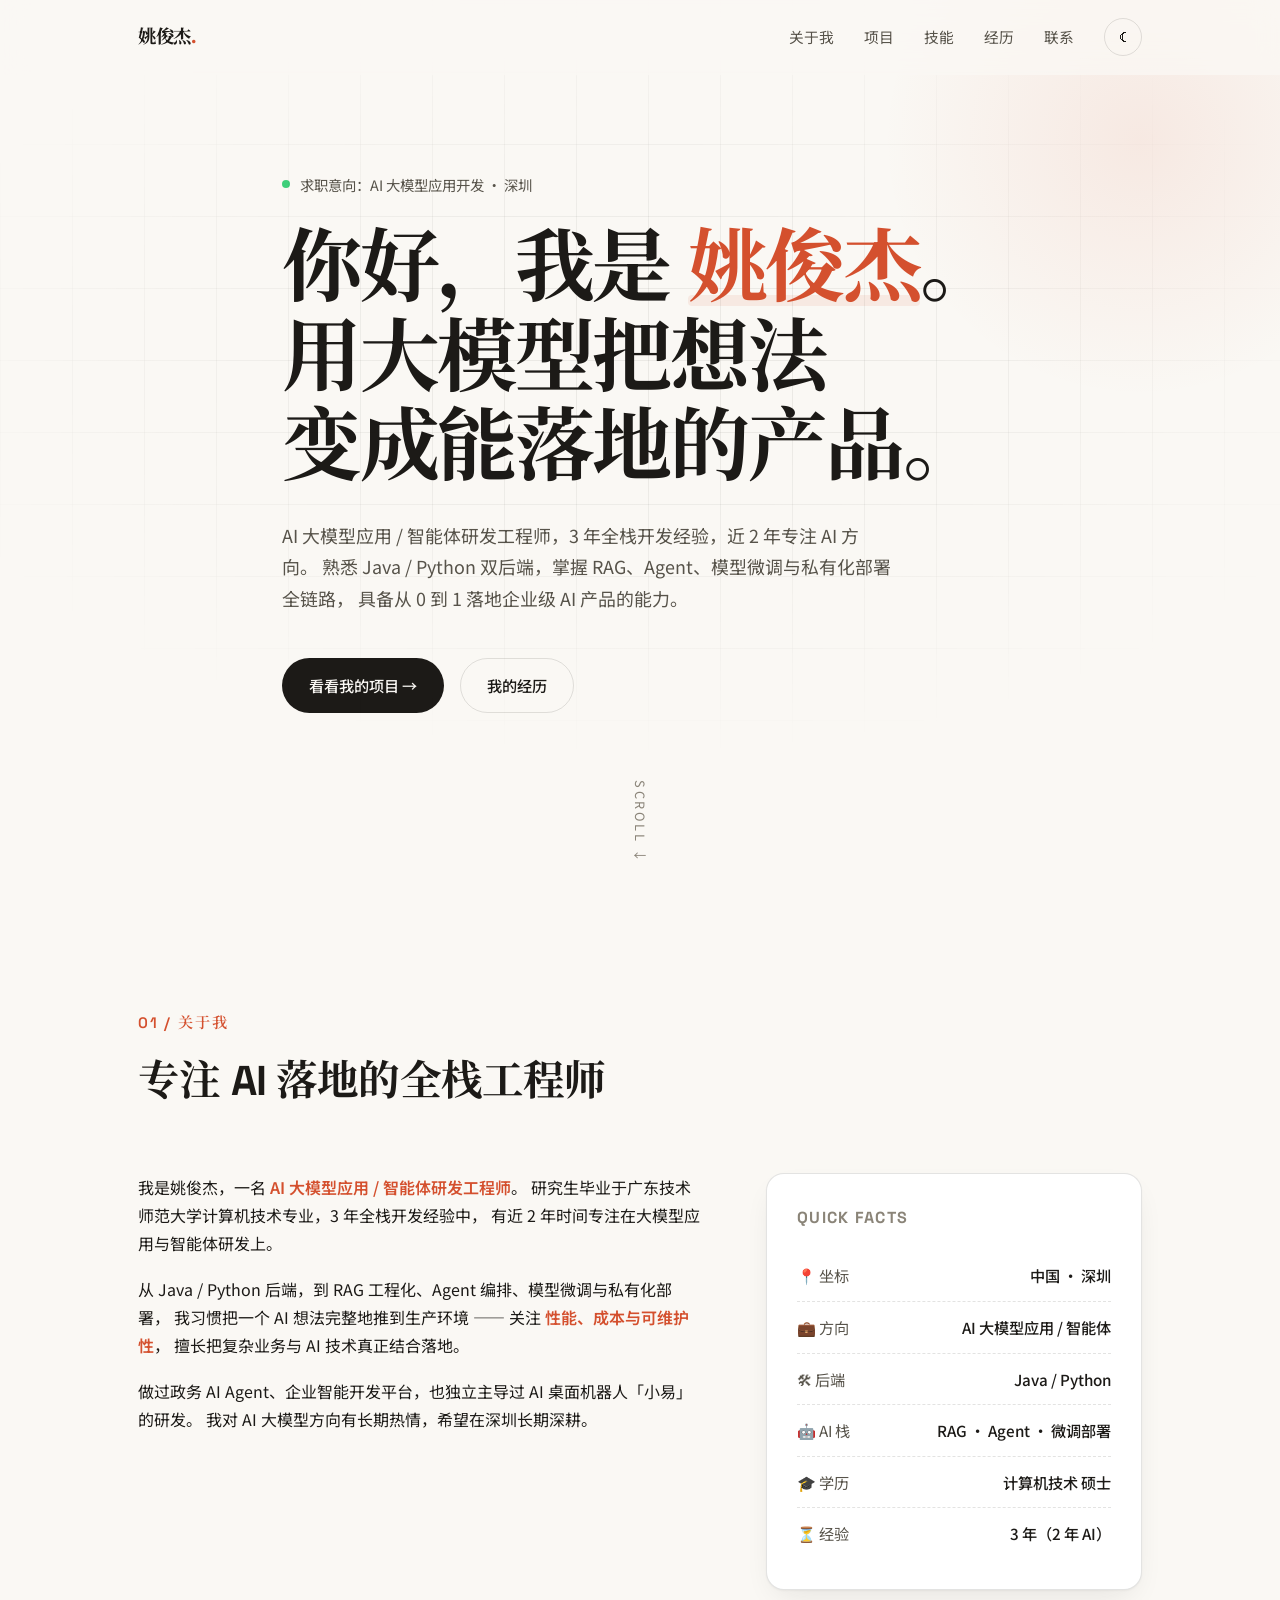
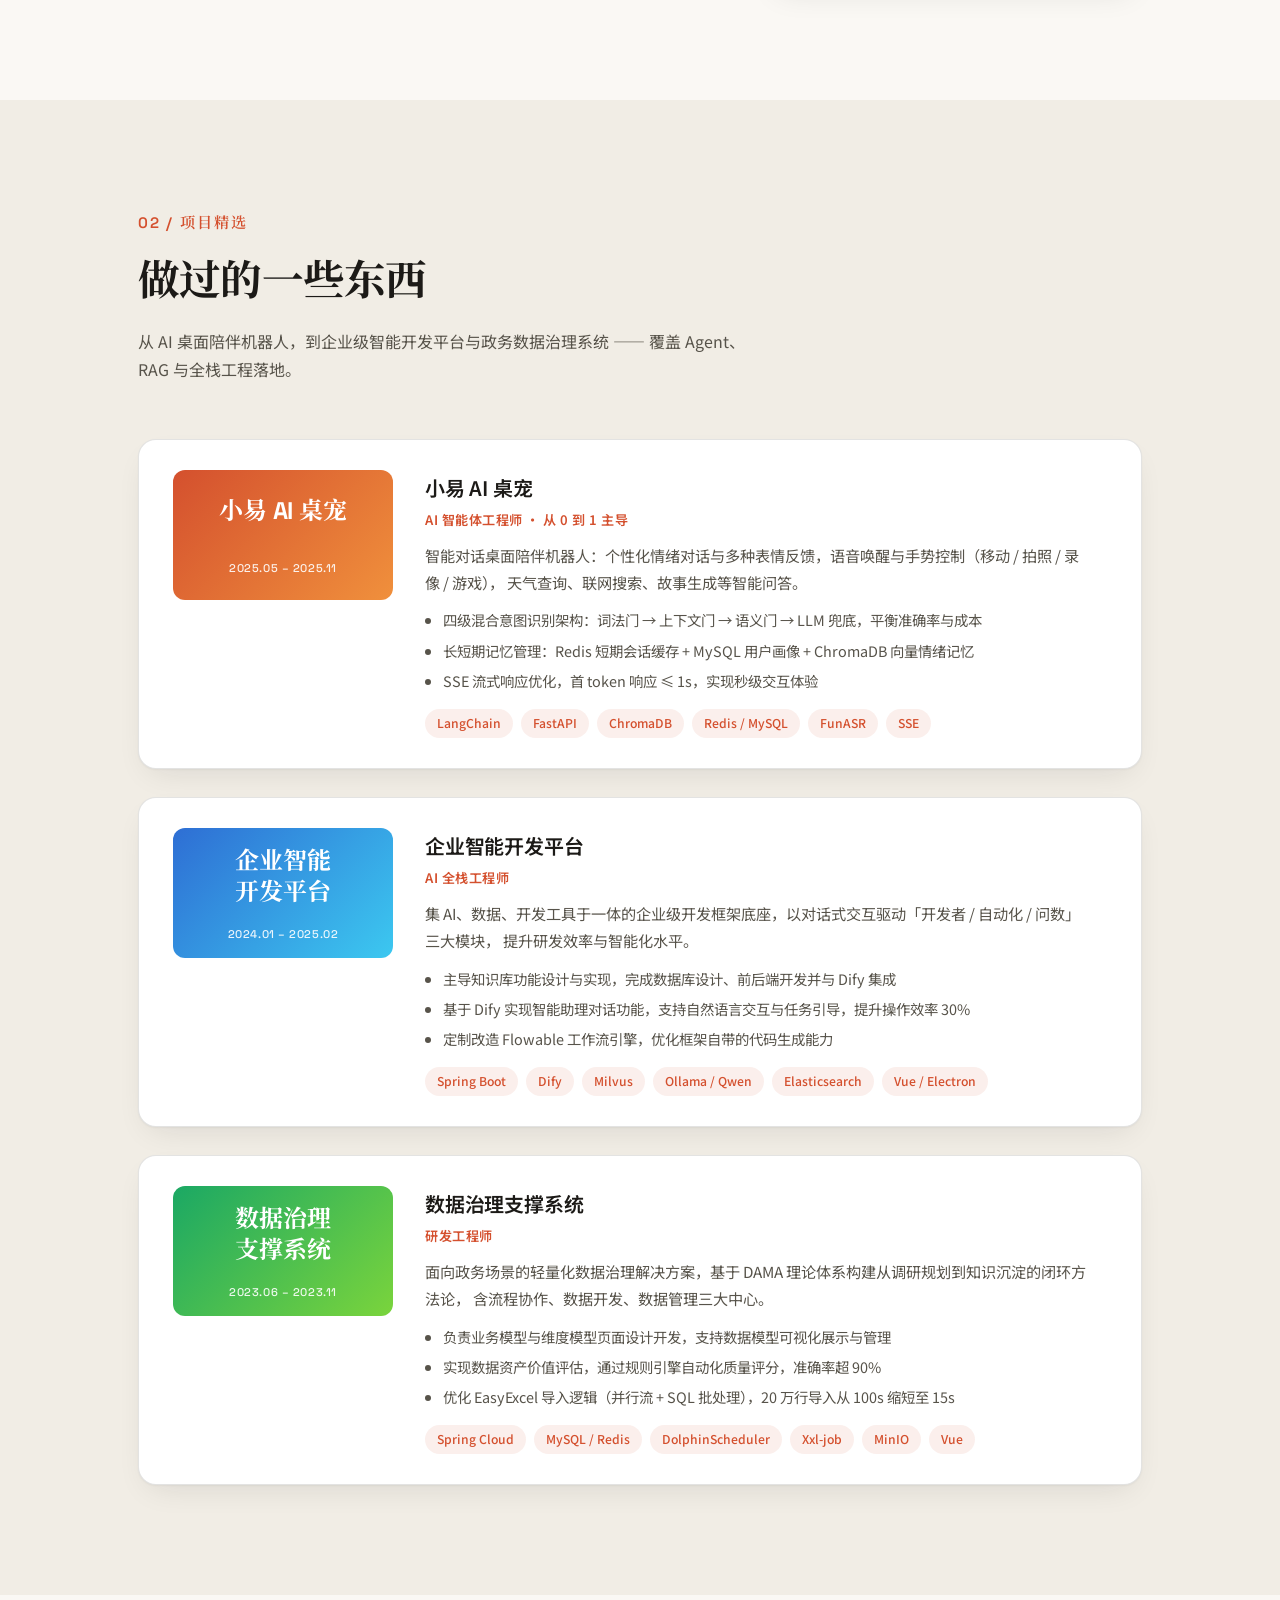
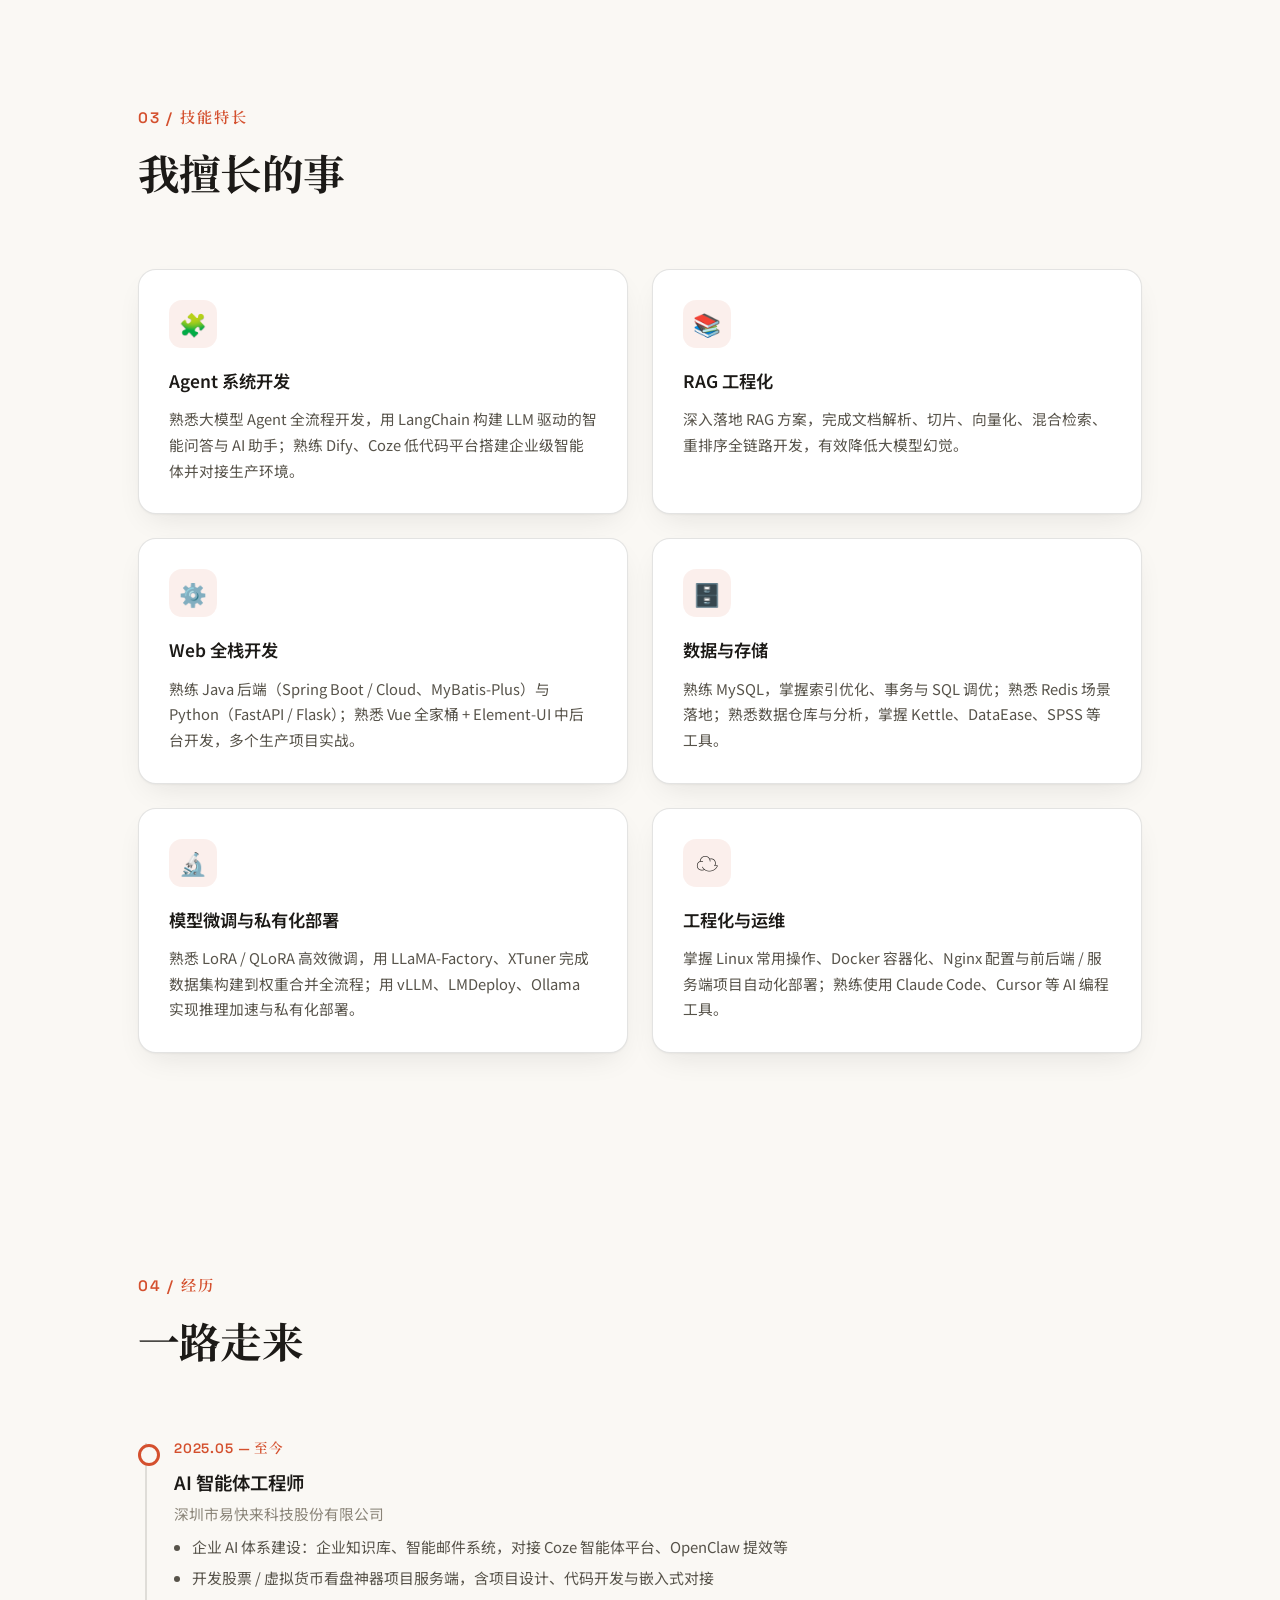
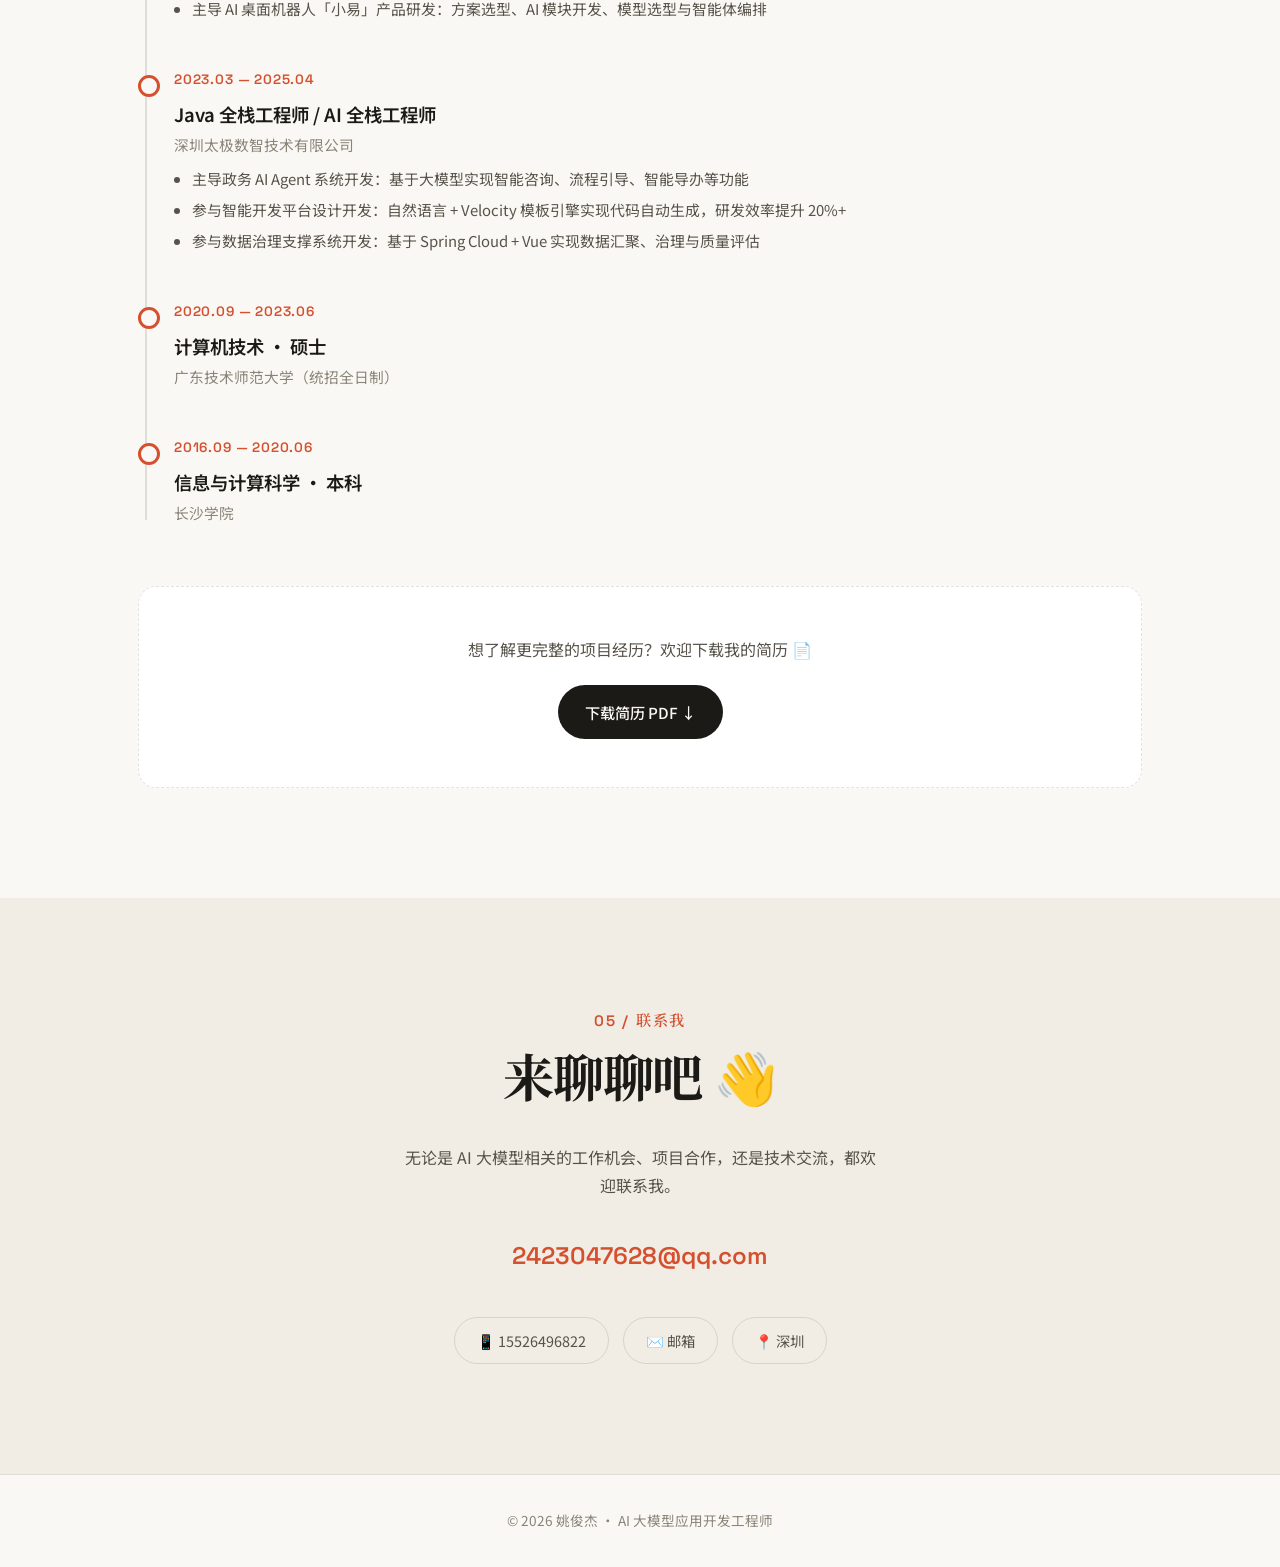
==== me/index.html @ 3c8daa44 "chore: 改为 GitHub 部署工作流（me/ + showcase/ 结构、deploy.sh、版本化 Caddyfile）" ====
<!DOCTYPE html>
<html lang="zh-CN">
<head>
<meta charset="UTF-8">
<meta name="viewport" content="width=device-width, initial-scale=1.0">
<title>姚俊杰 · AI 大模型应用开发工程师</title>
<meta name="description" content="姚俊杰的个人网站 —— AI 大模型应用 / 智能体研发工程师，全栈开发，RAG 与模型私有化部署。">
<link rel="icon" type="image/svg+xml" href="data:image/svg+xml,%3Csvg%20xmlns='http://www.w3.org/2000/svg'%20viewBox='0%200%20100%20100'%3E%3Crect%20width='100'%20height='100'%20rx='24'%20fill='%23d4502e'/%3E%3Ctext%20x='50'%20y='73'%20font-family='Arial,Helvetica,sans-serif'%20font-size='62'%20font-weight='700'%20fill='%23fff'%20text-anchor='middle'%3E%E5%A7%9A%3C/text%3E%3C/svg%3E">
<link rel="preconnect" href="https://fonts.googleapis.com">
<link rel="preconnect" href="https://fonts.gstatic.com" crossorigin>
<link href="https://fonts.googleapis.com/css2?family=Space+Grotesk:wght@400;500;600;700&family=Noto+Sans+SC:wght@300;400;500;700&family=Noto+Serif+SC:wght@600;900&display=swap" rel="stylesheet">
<style>
/* ============ 设计变量 ============ */
:root {
  --bg: #faf8f4;
  --bg-soft: #f1ede5;
  --ink: #1c1a17;
  --ink-soft: #57534a;
  --ink-faint: #8a8478;
  --accent: #d4502e;
  --accent-soft: rgba(212, 80, 46, .09);
  --line: rgba(28, 26, 23, .12);
  --card: #ffffff;
  --shadow: 0 1px 2px rgba(28,26,23,.04), 0 12px 32px -12px rgba(28,26,23,.12);
  --shadow-hover: 0 2px 4px rgba(28,26,23,.05), 0 24px 48px -16px rgba(28,26,23,.22);
  --radius: 18px;
  --font-display: "Space Grotesk", "Noto Serif SC", serif;
  --font-body: "Noto Sans SC", -apple-system, "PingFang SC", "Microsoft YaHei", sans-serif;
}
[data-theme="dark"] {
  --bg: #131210;
  --bg-soft: #1c1a17;
  --ink: #f0ece4;
  --ink-soft: #b5aea2;
  --ink-faint: #7d776c;
  --accent: #ff7a52;
  --accent-soft: rgba(255, 122, 82, .12);
  --line: rgba(240, 236, 228, .14);
  --card: #1e1c19;
  --shadow: 0 1px 2px rgba(0,0,0,.3), 0 12px 32px -12px rgba(0,0,0,.5);
  --shadow-hover: 0 2px 4px rgba(0,0,0,.4), 0 24px 48px -16px rgba(0,0,0,.7);
}

/* ============ 基础 ============ */
* { margin: 0; padding: 0; box-sizing: border-box; }
html { scroll-behavior: smooth; }
body {
  font-family: var(--font-body);
  background: var(--bg);
  color: var(--ink);
  line-height: 1.75;
  transition: background .4s ease, color .4s ease;
  -webkit-font-smoothing: antialiased;
}
::selection { background: var(--accent); color: #fff; }
a { color: inherit; text-decoration: none; }
img { max-width: 100%; display: block; }

.wrap { max-width: 1060px; margin: 0 auto; padding: 0 28px; }

/* ============ 顶部导航 ============ */
header {
  position: fixed; top: 0; left: 0; right: 0; z-index: 100;
  backdrop-filter: blur(14px);
  -webkit-backdrop-filter: blur(14px);
  background: color-mix(in srgb, var(--bg) 78%, transparent);
  border-bottom: 1px solid transparent;
  transition: border-color .3s ease;
}
header.scrolled { border-bottom-color: var(--line); }
nav {
  max-width: 1060px; margin: 0 auto; padding: 18px 28px;
  display: flex; align-items: center; justify-content: space-between;
}
.logo {
  font-family: var(--font-display);
  font-weight: 700; font-size: 1.15rem; letter-spacing: -.02em;
}
.logo em { color: var(--accent); font-style: normal; }
.nav-links { display: flex; gap: 30px; align-items: center; font-size: .92rem; }
.nav-links a {
  color: var(--ink-soft); position: relative; transition: color .25s;
}
.nav-links a:hover { color: var(--ink); }
.nav-links a::after {
  content: ""; position: absolute; left: 0; bottom: -5px;
  width: 0; height: 2px; background: var(--accent); transition: width .25s ease;
}
.nav-links a:hover::after { width: 100%; }
.theme-btn {
  width: 38px; height: 38px; border-radius: 50%;
  border: 1px solid var(--line); background: transparent;
  cursor: pointer; display: grid; place-items: center;
  color: var(--ink); font-size: 1rem; transition: all .25s;
}
.theme-btn:hover { background: var(--bg-soft); transform: rotate(15deg); }
.menu-btn { display: none; }

/* ============ Hero ============ */
.hero {
  min-height: 100svh;
  display: flex; flex-direction: column; justify-content: center;
  position: relative; overflow: hidden;
  padding-top: 90px;
}
.hero-grid-bg {
  position: absolute; inset: 0; pointer-events: none;
  background-image:
    linear-gradient(var(--line) 1px, transparent 1px),
    linear-gradient(90deg, var(--line) 1px, transparent 1px);
  background-size: 72px 72px;
  mask-image: radial-gradient(ellipse 80% 60% at 50% 40%, black 20%, transparent 75%);
  -webkit-mask-image: radial-gradient(ellipse 80% 60% at 50% 40%, black 20%, transparent 75%);
  opacity: .55;
}
.hero-blob {
  position: absolute; width: 520px; height: 520px; border-radius: 50%;
  background: radial-gradient(circle, var(--accent-soft) 0%, transparent 70%);
  top: -120px; right: -120px; pointer-events: none;
  animation: drift 14s ease-in-out infinite alternate;
}
@keyframes drift {
  from { transform: translate(0, 0) scale(1); }
  to   { transform: translate(-60px, 50px) scale(1.15); }
}
.hero-kicker {
  display: inline-flex; align-items: center; gap: 10px;
  font-size: .9rem; color: var(--ink-soft);
  margin-bottom: 26px;
}
.hero-kicker .dot {
  width: 8px; height: 8px; border-radius: 50%;
  background: #3ecf7a; box-shadow: 0 0 0 0 rgba(62,207,122,.5);
  animation: pulse 2s infinite;
}
@keyframes pulse {
  70% { box-shadow: 0 0 0 9px rgba(62,207,122,0); }
}
.hero h1 {
  font-family: var(--font-display);
  font-size: clamp(2.6rem, 7vw, 5rem);
  line-height: 1.12; letter-spacing: -.03em; font-weight: 700;
  max-width: 16em;
}
.hero h1 .accent {
  color: var(--accent);
  position: relative; display: inline-block;
}
.hero h1 .accent::after {
  content: ""; position: absolute; left: 0; right: 0; bottom: .08em;
  height: .14em; background: var(--accent-soft); z-index: -1;
  border-radius: 4px;
}
.hero p.lede {
  margin-top: 28px; font-size: 1.12rem; color: var(--ink-soft);
  max-width: 34em;
}
.hero-cta { margin-top: 44px; display: flex; gap: 16px; flex-wrap: wrap; }
.btn {
  display: inline-flex; align-items: center; gap: 9px;
  padding: 13px 26px; border-radius: 999px;
  font-size: .95rem; font-weight: 500; font-family: var(--font-body);
  cursor: pointer; transition: all .25s ease; border: 1px solid transparent;
}
.btn-primary { background: var(--ink); color: var(--bg); }
.btn-primary:hover { background: var(--accent); transform: translateY(-2px); box-shadow: var(--shadow-hover); }
.btn-ghost { border-color: var(--line); color: var(--ink); }
.btn-ghost:hover { border-color: var(--ink); transform: translateY(-2px); }
.hero-scroll {
  position: absolute; bottom: 36px; left: 50%; transform: translateX(-50%);
  color: var(--ink-faint); font-size: .8rem; letter-spacing: .2em;
  writing-mode: vertical-rl; display: flex; align-items: center; gap: 10px;
  animation: bob 2.2s ease-in-out infinite;
}
@keyframes bob { 50% { transform: translate(-50%, 8px); } }

/* ============ 区块通用 ============ */
section { padding: 110px 0; }
.section-head { margin-bottom: 56px; }
.section-num {
  font-family: var(--font-display); color: var(--accent);
  font-size: .95rem; font-weight: 600; letter-spacing: .12em;
}
.section-head h2 {
  font-family: var(--font-display);
  font-size: clamp(1.8rem, 4vw, 2.6rem);
  letter-spacing: -.02em; margin-top: 8px; font-weight: 700;
}
.section-head p { color: var(--ink-soft); margin-top: 10px; max-width: 38em; }

/* 滚动浮现 */
.reveal { opacity: 0; transform: translateY(28px); transition: opacity .7s ease, transform .7s cubic-bezier(.2,.7,.3,1); }
.reveal.in { opacity: 1; transform: none; }

/* ============ 关于我 ============ */
.about-grid {
  display: grid; grid-template-columns: 1.2fr .8fr; gap: 64px; align-items: start;
}
.about-text p + p { margin-top: 18px; }
.about-text strong { color: var(--accent); font-weight: 600; }
.about-facts {
  background: var(--card); border: 1px solid var(--line);
  border-radius: var(--radius); padding: 30px; box-shadow: var(--shadow);
}
.about-facts h3 {
  font-family: var(--font-display); font-size: 1rem;
  letter-spacing: .08em; color: var(--ink-faint); text-transform: uppercase;
  margin-bottom: 18px;
}
.fact { display: flex; justify-content: space-between; padding: 12px 0; border-bottom: 1px dashed var(--line); font-size: .95rem; gap: 16px; }
.fact:last-child { border-bottom: none; }
.fact span:first-child { color: var(--ink-soft); white-space: nowrap; }
.fact span:last-child { font-weight: 500; text-align: right; }

/* ============ 项目 ============ */
#projects { background: var(--bg-soft); }
.project-list { display: grid; gap: 28px; }
.project {
  display: grid; grid-template-columns: 220px 1fr;
  gap: 32px; align-items: start;
  background: var(--card); border: 1px solid var(--line);
  border-radius: var(--radius); padding: 30px 34px;
  box-shadow: var(--shadow);
  transition: transform .3s ease, box-shadow .3s ease, border-color .3s;
}
.project:hover {
  transform: translateY(-5px);
  box-shadow: var(--shadow-hover);
  border-color: color-mix(in srgb, var(--accent) 40%, var(--line));
}
.project-visual {
  height: 130px; border-radius: 12px;
  display: grid; place-items: center; text-align: center; padding: 10px;
  font-family: var(--font-display); font-size: 1.5rem; font-weight: 700;
  color: #fff; letter-spacing: -.01em; line-height: 1.3;
}
.project-visual small { display:block; font-size: .7rem; font-weight: 500; opacity: .9; margin-top: 6px; letter-spacing: .05em; }
.pv-1 { background: linear-gradient(135deg, #d4502e, #f0903c); }
.pv-2 { background: linear-gradient(135deg, #2e6ed4, #3cc8f0); }
.pv-3 { background: linear-gradient(135deg, #1ba864, #7ad43c); }
.pv-4 { background: linear-gradient(135deg, #7a3cd4, #d43cb0); }
.project h3 { font-size: 1.25rem; font-weight: 600; letter-spacing: -.01em; }
.project .role { color: var(--accent); font-size: .82rem; font-weight: 600; margin-top: 4px; letter-spacing: .04em; }
.project .desc { color: var(--ink-soft); margin-top: 10px; font-size: .95rem; max-width: 44em; }
.project ul.highlights { margin: 12px 0 0; padding-left: 18px; color: var(--ink-soft); font-size: .9rem; }
.project ul.highlights li { margin-top: 5px; }
.tags { display: flex; gap: 8px; flex-wrap: wrap; margin-top: 16px; }
.tag {
  font-size: .76rem; padding: 4px 12px; border-radius: 999px;
  background: var(--accent-soft); color: var(--accent); font-weight: 500;
}

/* ============ 技能 ============ */
.skill-grid { display: grid; grid-template-columns: repeat(2, 1fr); gap: 24px; }
.skill-card {
  background: var(--card); border: 1px solid var(--line);
  border-radius: var(--radius); padding: 30px; box-shadow: var(--shadow);
  transition: transform .3s ease, box-shadow .3s ease;
}
.skill-card:hover { transform: translateY(-4px); box-shadow: var(--shadow-hover); }
.skill-card .icon {
  width: 48px; height: 48px; border-radius: 13px;
  background: var(--accent-soft); display: grid; place-items: center;
  font-size: 1.4rem; margin-bottom: 18px;
}
.skill-card h3 { font-size: 1.08rem; font-weight: 600; margin-bottom: 10px; }
.skill-card p { color: var(--ink-soft); font-size: .92rem; }

/* ============ 经历 / 简历 ============ */
.timeline { position: relative; padding-left: 36px; }
.timeline::before {
  content: ""; position: absolute; left: 7px; top: 6px; bottom: 6px;
  width: 2px; background: var(--line);
}
.tl-item { position: relative; padding-bottom: 46px; }
.tl-item:last-child { padding-bottom: 0; }
.tl-item::before {
  content: ""; position: absolute; left: -36px; top: 7px;
  width: 16px; height: 16px; border-radius: 50%;
  background: var(--bg); border: 3px solid var(--accent);
}
.tl-time {
  font-family: var(--font-display); font-size: .85rem;
  color: var(--accent); font-weight: 600; letter-spacing: .06em;
}
.tl-item h3 { font-size: 1.15rem; font-weight: 600; margin-top: 6px; }
.tl-item .org { color: var(--ink-faint); font-size: .92rem; margin-top: 2px; }
.tl-item p.detail { color: var(--ink-soft); margin-top: 10px; font-size: .95rem; max-width: 44em; }
.tl-item ul { margin: 8px 0 0; padding-left: 18px; color: var(--ink-soft); font-size: .93rem; max-width: 46em; }
.tl-item ul li { margin-top: 5px; }
.resume-cta {
  margin-top: 60px; text-align: center;
  padding: 48px; border-radius: var(--radius);
  background: var(--card); border: 1px dashed var(--line);
}
.resume-cta p { color: var(--ink-soft); margin-bottom: 22px; }

/* ============ 联系 / 页脚 ============ */
#contact { background: var(--bg-soft); text-align: center; }
#contact h2 {
  font-family: var(--font-display);
  font-size: clamp(2rem, 5vw, 3.2rem); letter-spacing: -.02em; font-weight: 700;
}
#contact .sub { color: var(--ink-soft); margin: 18px auto 36px; max-width: 30em; }
.contact-mail {
  font-family: var(--font-display);
  font-size: clamp(1rem, 2.6vw, 1.5rem); font-weight: 600;
  color: var(--accent); border-bottom: 2px solid transparent;
  transition: border-color .25s; word-break: break-all;
}
.contact-mail:hover { border-bottom-color: var(--accent); }
.socials { margin-top: 40px; display: flex; gap: 14px; justify-content: center; flex-wrap: wrap; }
.social {
  padding: 10px 22px; border-radius: 999px; border: 1px solid var(--line);
  font-size: .9rem; color: var(--ink-soft); transition: all .25s;
}
.social:hover { color: var(--ink); border-color: var(--ink); transform: translateY(-2px); }
footer {
  padding: 34px 0; text-align: center;
  color: var(--ink-faint); font-size: .85rem;
  border-top: 1px solid var(--line);
}

/* ============ 响应式 ============ */
@media (max-width: 860px) {
  section { padding: 80px 0; }
  .about-grid { grid-template-columns: 1fr; gap: 40px; }
  .project { grid-template-columns: 1fr; gap: 20px; }
  .project-visual { height: 110px; }
}
@media (max-width: 600px) {
  .nav-links { display: none; }
  .skill-grid { grid-template-columns: 1fr; }
  .hero-scroll { display: none; }
}
@media (prefers-reduced-motion: reduce) {
  *, *::before, *::after { animation: none !important; transition: none !important; }
  html { scroll-behavior: auto; }
}
</style>
</head>
<body>

<header id="header">
  <nav>
    <a class="logo" href="#top">姚俊杰<em>.</em></a>
    <div class="nav-links">
      <a href="#about">关于我</a>
      <a href="#projects">项目</a>
      <a href="#skills">技能</a>
      <a href="#resume">经历</a>
      <a href="#contact">联系</a>
      <button class="theme-btn" id="themeBtn" aria-label="切换深浅色模式" title="切换深浅色模式">☾</button>
    </div>
  </nav>
</header>

<!-- ============ Hero ============ -->
<section class="hero" id="top">
  <div class="hero-grid-bg"></div>
  <div class="hero-blob"></div>
  <div class="wrap">
    <div class="hero-kicker reveal in">
      <span class="dot"></span> 求职意向：AI 大模型应用开发 · 深圳
    </div>
    <h1 class="reveal in">
      你好，我是 <span class="accent">姚俊杰</span>。<br>
      用大模型把想法<br>变成能落地的产品。
    </h1>
    <p class="lede reveal in">
      AI 大模型应用 / 智能体研发工程师，3 年全栈开发经验，近 2 年专注 AI 方向。
      熟悉 Java / Python 双后端，掌握 RAG、Agent、模型微调与私有化部署全链路，
      具备从 0 到 1 落地企业级 AI 产品的能力。
    </p>
    <div class="hero-cta reveal in">
      <a class="btn btn-primary" href="#projects">看看我的项目 →</a>
      <a class="btn btn-ghost" href="#resume">我的经历</a>
    </div>
  </div>
  <div class="hero-scroll">SCROLL ↓</div>
</section>

<!-- ============ 关于我 ============ -->
<section id="about">
  <div class="wrap">
    <div class="section-head reveal">
      <div class="section-num">01 / 关于我</div>
      <h2>专注 AI 落地的全栈工程师</h2>
    </div>
    <div class="about-grid">
      <div class="about-text reveal">
        <p>
          我是姚俊杰，一名 <strong>AI 大模型应用 / 智能体研发工程师</strong>。
          研究生毕业于广东技术师范大学计算机技术专业，3 年全栈开发经验中，
          有近 2 年时间专注在大模型应用与智能体研发上。
        </p>
        <p>
          从 Java / Python 后端，到 RAG 工程化、Agent 编排、模型微调与私有化部署，
          我习惯把一个 AI 想法完整地推到生产环境 —— 关注 <strong>性能、成本与可维护性</strong>，
          擅长把复杂业务与 AI 技术真正结合落地。
        </p>
        <p>
          做过政务 AI Agent、企业智能开发平台，也独立主导过 AI 桌面机器人「小易」的研发。
          我对 AI 大模型方向有长期热情，希望在深圳长期深耕。
        </p>
      </div>
      <aside class="about-facts reveal">
        <h3>Quick Facts</h3>
        <div class="fact"><span>📍 坐标</span><span>中国 · 深圳</span></div>
        <div class="fact"><span>💼 方向</span><span>AI 大模型应用 / 智能体</span></div>
        <div class="fact"><span>🛠 后端</span><span>Java / Python</span></div>
        <div class="fact"><span>🤖 AI 栈</span><span>RAG · Agent · 微调部署</span></div>
        <div class="fact"><span>🎓 学历</span><span>计算机技术 硕士</span></div>
        <div class="fact"><span>⏳ 经验</span><span>3 年（2 年 AI）</span></div>
      </aside>
    </div>
  </div>
</section>

<!-- ============ 项目 ============ -->
<section id="projects">
  <div class="wrap">
    <div class="section-head reveal">
      <div class="section-num">02 / 项目精选</div>
      <h2>做过的一些东西</h2>
      <p>从 AI 桌面陪伴机器人，到企业级智能开发平台与政务数据治理系统 —— 覆盖 Agent、RAG 与全栈工程落地。</p>
    </div>
    <div class="project-list">

      <article class="project reveal">
        <div class="project-visual pv-1">小易 AI 桌宠<small>2025.05 – 2025.11</small></div>
        <div>
          <h3>小易 AI 桌宠</h3>
          <div class="role">AI 智能体工程师 · 从 0 到 1 主导</div>
          <p class="desc">智能对话桌面陪伴机器人：个性化情绪对话与多种表情反馈，语音唤醒与手势控制（移动 / 拍照 / 录像 / 游戏），
            天气查询、联网搜索、故事生成等智能问答。</p>
          <ul class="highlights">
            <li>四级混合意图识别架构：词法门 → 上下文门 → 语义门 → LLM 兜底，平衡准确率与成本</li>
            <li>长短期记忆管理：Redis 短期会话缓存 + MySQL 用户画像 + ChromaDB 向量情绪记忆</li>
            <li>SSE 流式响应优化，首 token 响应 ≤ 1s，实现秒级交互体验</li>
          </ul>
          <div class="tags">
            <span class="tag">LangChain</span><span class="tag">FastAPI</span>
            <span class="tag">ChromaDB</span><span class="tag">Redis / MySQL</span>
            <span class="tag">FunASR</span><span class="tag">SSE</span>
          </div>
        </div>
      </article>

      <article class="project reveal">
        <div class="project-visual pv-2">企业智能<br>开发平台<small>2024.01 – 2025.02</small></div>
        <div>
          <h3>企业智能开发平台</h3>
          <div class="role">AI 全栈工程师</div>
          <p class="desc">集 AI、数据、开发工具于一体的企业级开发框架底座，以对话式交互驱动「开发者 / 自动化 / 问数」三大模块，
            提升研发效率与智能化水平。</p>
          <ul class="highlights">
            <li>主导知识库功能设计与实现，完成数据库设计、前后端开发并与 Dify 集成</li>
            <li>基于 Dify 实现智能助理对话功能，支持自然语言交互与任务引导，提升操作效率 30%</li>
            <li>定制改造 Flowable 工作流引擎，优化框架自带的代码生成能力</li>
          </ul>
          <div class="tags">
            <span class="tag">Spring Boot</span><span class="tag">Dify</span>
            <span class="tag">Milvus</span><span class="tag">Ollama / Qwen</span>
            <span class="tag">Elasticsearch</span><span class="tag">Vue / Electron</span>
          </div>
        </div>
      </article>

      <article class="project reveal">
        <div class="project-visual pv-3">数据治理<br>支撑系统<small>2023.06 – 2023.11</small></div>
        <div>
          <h3>数据治理支撑系统</h3>
          <div class="role">研发工程师</div>
          <p class="desc">面向政务场景的轻量化数据治理解决方案，基于 DAMA 理论体系构建从调研规划到知识沉淀的闭环方法论，
            含流程协作、数据开发、数据管理三大中心。</p>
          <ul class="highlights">
            <li>负责业务模型与维度模型页面设计开发，支持数据模型可视化展示与管理</li>
            <li>实现数据资产价值评估，通过规则引擎自动化质量评分，准确率超 90%</li>
            <li>优化 EasyExcel 导入逻辑（并行流 + SQL 批处理），20 万行导入从 100s 缩短至 15s</li>
          </ul>
          <div class="tags">
            <span class="tag">Spring Cloud</span><span class="tag">MySQL / Redis</span>
            <span class="tag">DolphinScheduler</span><span class="tag">Xxl-job</span>
            <span class="tag">MinIO</span><span class="tag">Vue</span>
          </div>
        </div>
      </article>

    </div>
  </div>
</section>

<!-- ============ 技能 ============ -->
<section id="skills">
  <div class="wrap">
    <div class="section-head reveal">
      <div class="section-num">03 / 技能特长</div>
      <h2>我擅长的事</h2>
    </div>
    <div class="skill-grid">
      <div class="skill-card reveal">
        <div class="icon">🧩</div>
        <h3>Agent 系统开发</h3>
        <p>熟悉大模型 Agent 全流程开发，用 LangChain 构建 LLM 驱动的智能问答与 AI 助手；熟练 Dify、Coze 低代码平台搭建企业级智能体并对接生产环境。</p>
      </div>
      <div class="skill-card reveal">
        <div class="icon">📚</div>
        <h3>RAG 工程化</h3>
        <p>深入落地 RAG 方案，完成文档解析、切片、向量化、混合检索、重排序全链路开发，有效降低大模型幻觉。</p>
      </div>
      <div class="skill-card reveal">
        <div class="icon">⚙️</div>
        <h3>Web 全栈开发</h3>
        <p>熟练 Java 后端（Spring Boot / Cloud、MyBatis-Plus）与 Python（FastAPI / Flask）；熟悉 Vue 全家桶 + Element-UI 中后台开发，多个生产项目实战。</p>
      </div>
      <div class="skill-card reveal">
        <div class="icon">🗄️</div>
        <h3>数据与存储</h3>
        <p>熟练 MySQL，掌握索引优化、事务与 SQL 调优；熟悉 Redis 场景落地；熟悉数据仓库与分析，掌握 Kettle、DataEase、SPSS 等工具。</p>
      </div>
      <div class="skill-card reveal">
        <div class="icon">🔬</div>
        <h3>模型微调与私有化部署</h3>
        <p>熟悉 LoRA / QLoRA 高效微调，用 LLaMA-Factory、XTuner 完成数据集构建到权重合并全流程；用 vLLM、LMDeploy、Ollama 实现推理加速与私有化部署。</p>
      </div>
      <div class="skill-card reveal">
        <div class="icon">☁️</div>
        <h3>工程化与运维</h3>
        <p>掌握 Linux 常用操作、Docker 容器化、Nginx 配置与前后端 / 服务端项目自动化部署；熟练使用 Claude Code、Cursor 等 AI 编程工具。</p>
      </div>
    </div>
  </div>
</section>

<!-- ============ 经历 ============ -->
<section id="resume">
  <div class="wrap">
    <div class="section-head reveal">
      <div class="section-num">04 / 经历</div>
      <h2>一路走来</h2>
    </div>
    <div class="timeline">
      <div class="tl-item reveal">
        <div class="tl-time">2025.05 — 至今</div>
        <h3>AI 智能体工程师</h3>
        <div class="org">深圳市易快来科技股份有限公司</div>
        <ul>
          <li>企业 AI 体系建设：企业知识库、智能邮件系统，对接 Coze 智能体平台、OpenClaw 提效等</li>
          <li>开发股票 / 虚拟货币看盘神器项目服务端，含项目设计、代码开发与嵌入式对接</li>
          <li>主导 AI 桌面机器人「小易」产品研发：方案选型、AI 模块开发、模型选型与智能体编排</li>
        </ul>
      </div>
      <div class="tl-item reveal">
        <div class="tl-time">2023.03 — 2025.04</div>
        <h3>Java 全栈工程师 / AI 全栈工程师</h3>
        <div class="org">深圳太极数智技术有限公司</div>
        <ul>
          <li>主导政务 AI Agent 系统开发：基于大模型实现智能咨询、流程引导、智能导办等功能</li>
          <li>参与智能开发平台设计开发：自然语言 + Velocity 模板引擎实现代码自动生成，研发效率提升 20%+</li>
          <li>参与数据治理支撑系统开发：基于 Spring Cloud + Vue 实现数据汇聚、治理与质量评估</li>
        </ul>
      </div>
      <div class="tl-item reveal">
        <div class="tl-time">2020.09 — 2023.06</div>
        <h3>计算机技术 · 硕士</h3>
        <div class="org">广东技术师范大学（统招全日制）</div>
      </div>
      <div class="tl-item reveal">
        <div class="tl-time">2016.09 — 2020.06</div>
        <h3>信息与计算科学 · 本科</h3>
        <div class="org">长沙学院</div>
      </div>
    </div>
    <div class="resume-cta reveal">
      <p>想了解更完整的项目经历？欢迎下载我的简历 📄</p>
      <a class="btn btn-primary" href="resume.pdf" download>下载简历 PDF ↓</a>
    </div>
  </div>
</section>

<!-- ============ 联系 ============ -->
<section id="contact">
  <div class="wrap">
    <div class="reveal">
      <div class="section-num">05 / 联系我</div>
      <h2>来聊聊吧 👋</h2>
      <p class="sub">无论是 AI 大模型相关的工作机会、项目合作，还是技术交流，都欢迎联系我。</p>
      <a class="contact-mail" href="mailto:2423047628@qq.com">2423047628@qq.com</a>
      <div class="socials">
        <a class="social" href="tel:15526496822">📱 15526496822</a>
        <a class="social" href="mailto:2423047628@qq.com">✉️ 邮箱</a>
        <span class="social">📍 深圳</span>
      </div>
    </div>
  </div>
</section>

<footer>
  <div class="wrap">© 2026 姚俊杰 · AI 大模型应用开发工程师</div>
</footer>

<script>
// 深浅色模式（跟随系统 + 手动切换并记忆）
const themeBtn = document.getElementById('themeBtn');
const root = document.documentElement;
const saved = localStorage.getItem('theme');
const prefersDark = window.matchMedia('(prefers-color-scheme: dark)').matches;
function applyTheme(t) {
  root.setAttribute('data-theme', t);
  themeBtn.textContent = t === 'dark' ? '☀' : '☾';
}
applyTheme(saved || (prefersDark ? 'dark' : 'light'));
themeBtn.addEventListener('click', () => {
  const next = root.getAttribute('data-theme') === 'dark' ? 'light' : 'dark';
  applyTheme(next);
  localStorage.setItem('theme', next);
});

// 导航栏滚动阴影
const header = document.getElementById('header');
window.addEventListener('scroll', () => {
  header.classList.toggle('scrolled', window.scrollY > 10);
}, { passive: true });

// 滚动浮现动画
const io = new IntersectionObserver(entries => {
  entries.forEach(e => {
    if (e.isIntersecting) { e.target.classList.add('in'); io.unobserve(e.target); }
  });
}, { threshold: 0.12 });
document.querySelectorAll('.reveal:not(.in)').forEach(el => io.observe(el));
</script>
</body>
</html>
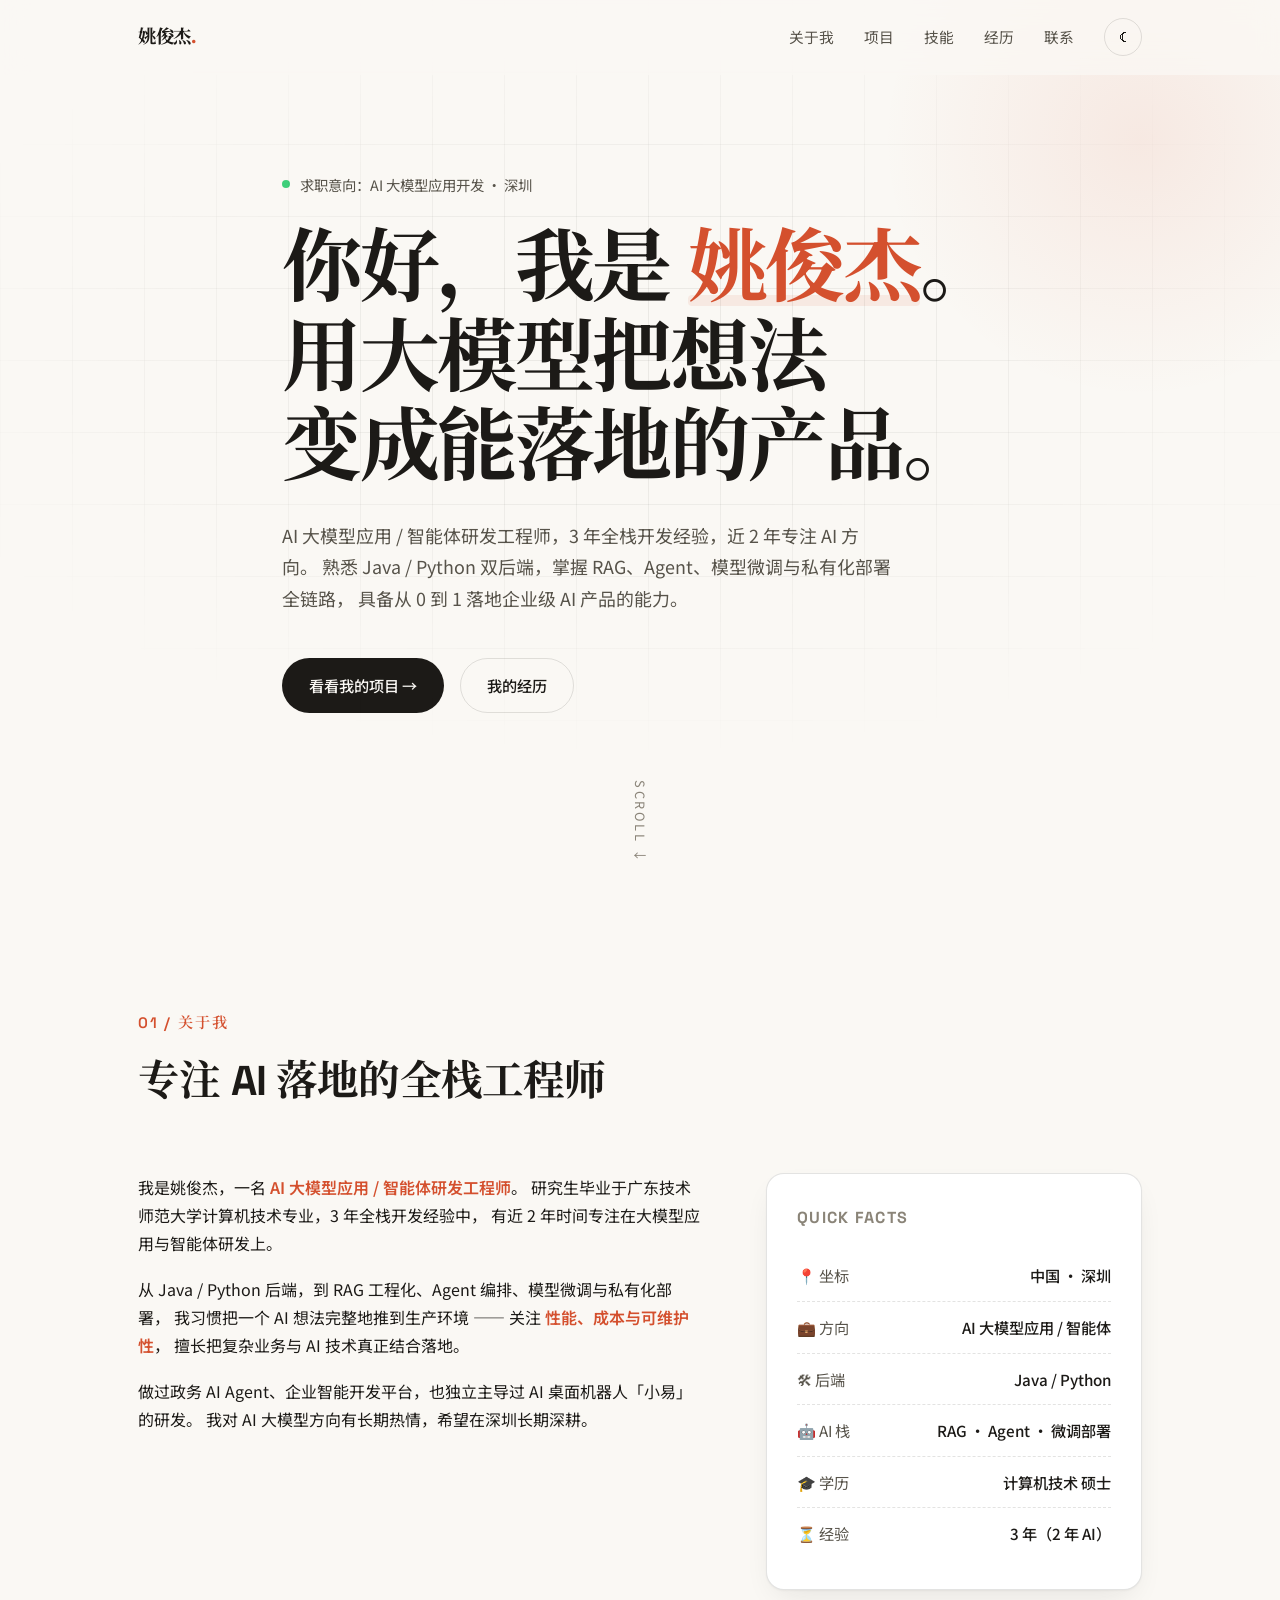
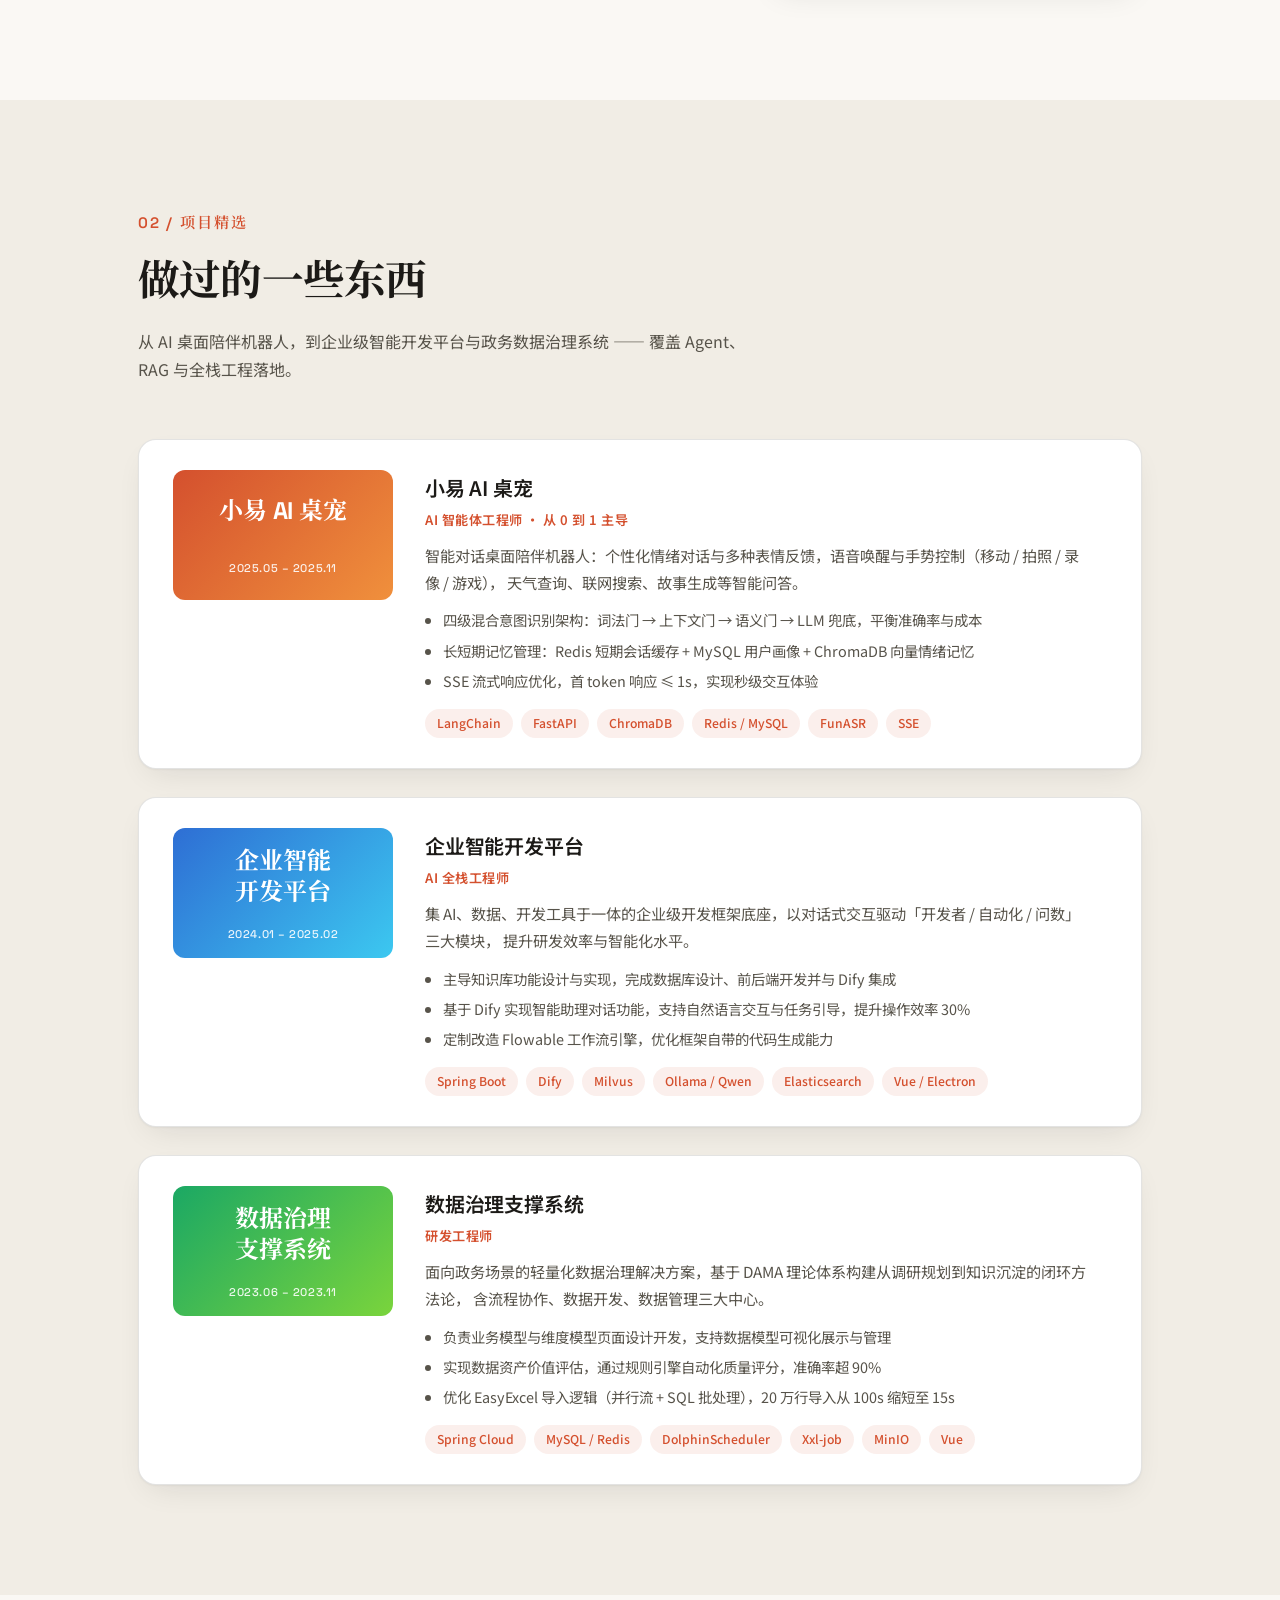
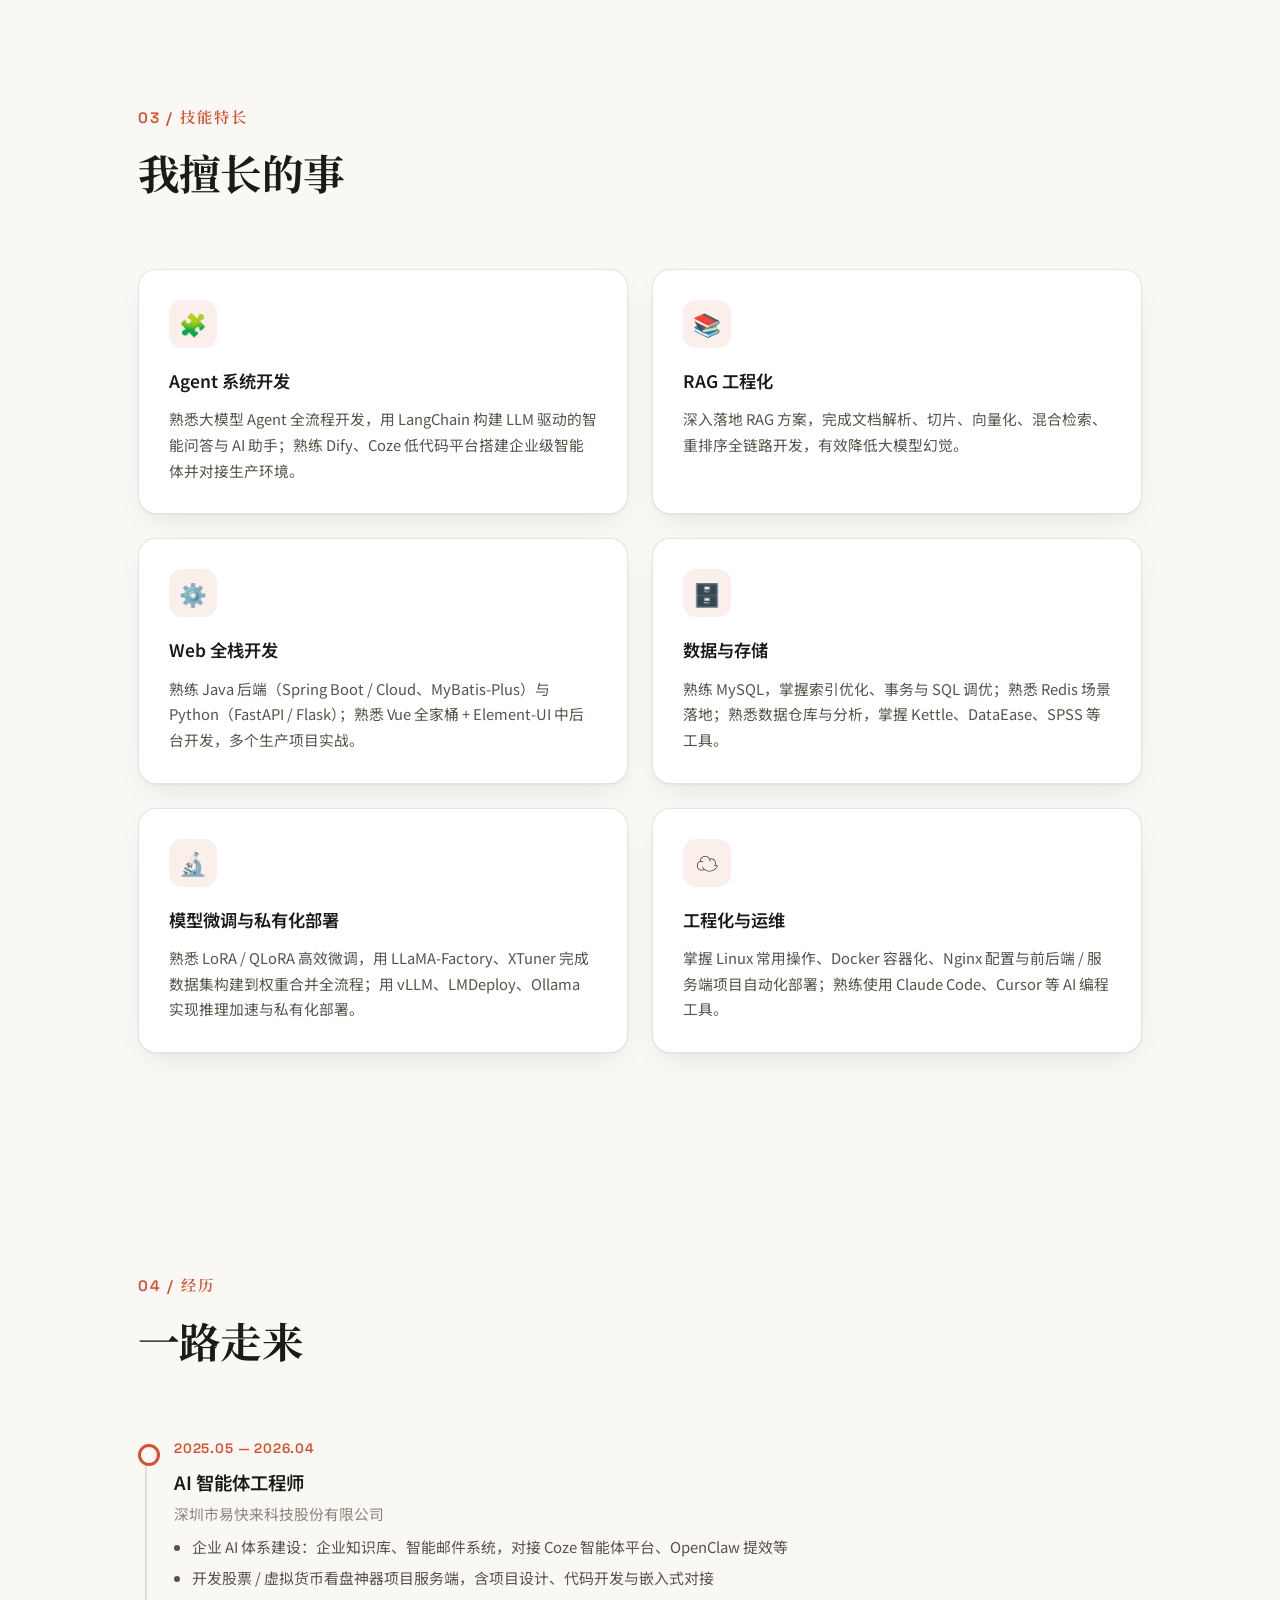
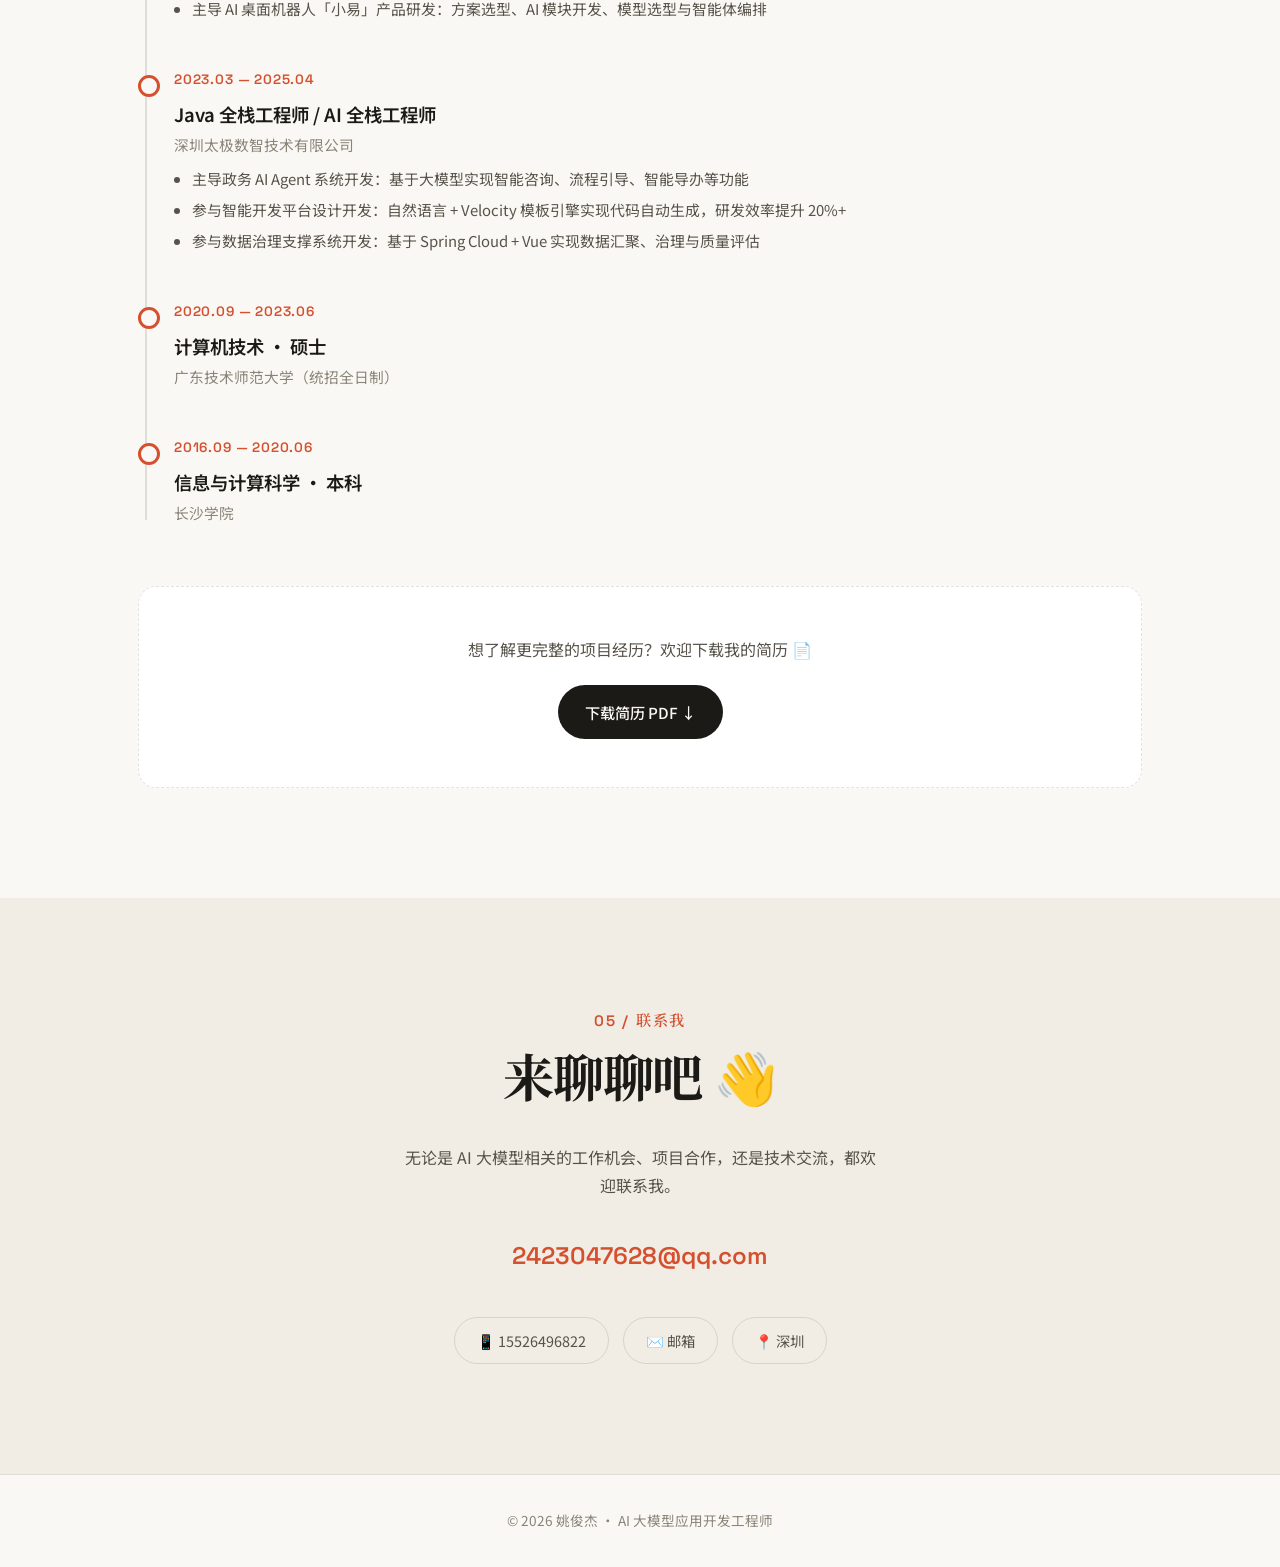
==== commit 42d51d48: "fix: 更新易快来工作经历时间为 2025.05 — 2026.04 Co-Authored-By: Claude Opus 4.8 (1M context) <noreply@anthropic." ====
--- a/me/index.html
+++ b/me/index.html
@@ -542,7 +542,7 @@
     </div>
     <div class="timeline">
       <div class="tl-item reveal">
-        <div class="tl-time">2025.05 — 至今</div>
+        <div class="tl-time">2025.05 — 2026.04</div>
         <h3>AI 智能体工程师</h3>
         <div class="org">深圳市易快来科技股份有限公司</div>
         <ul>
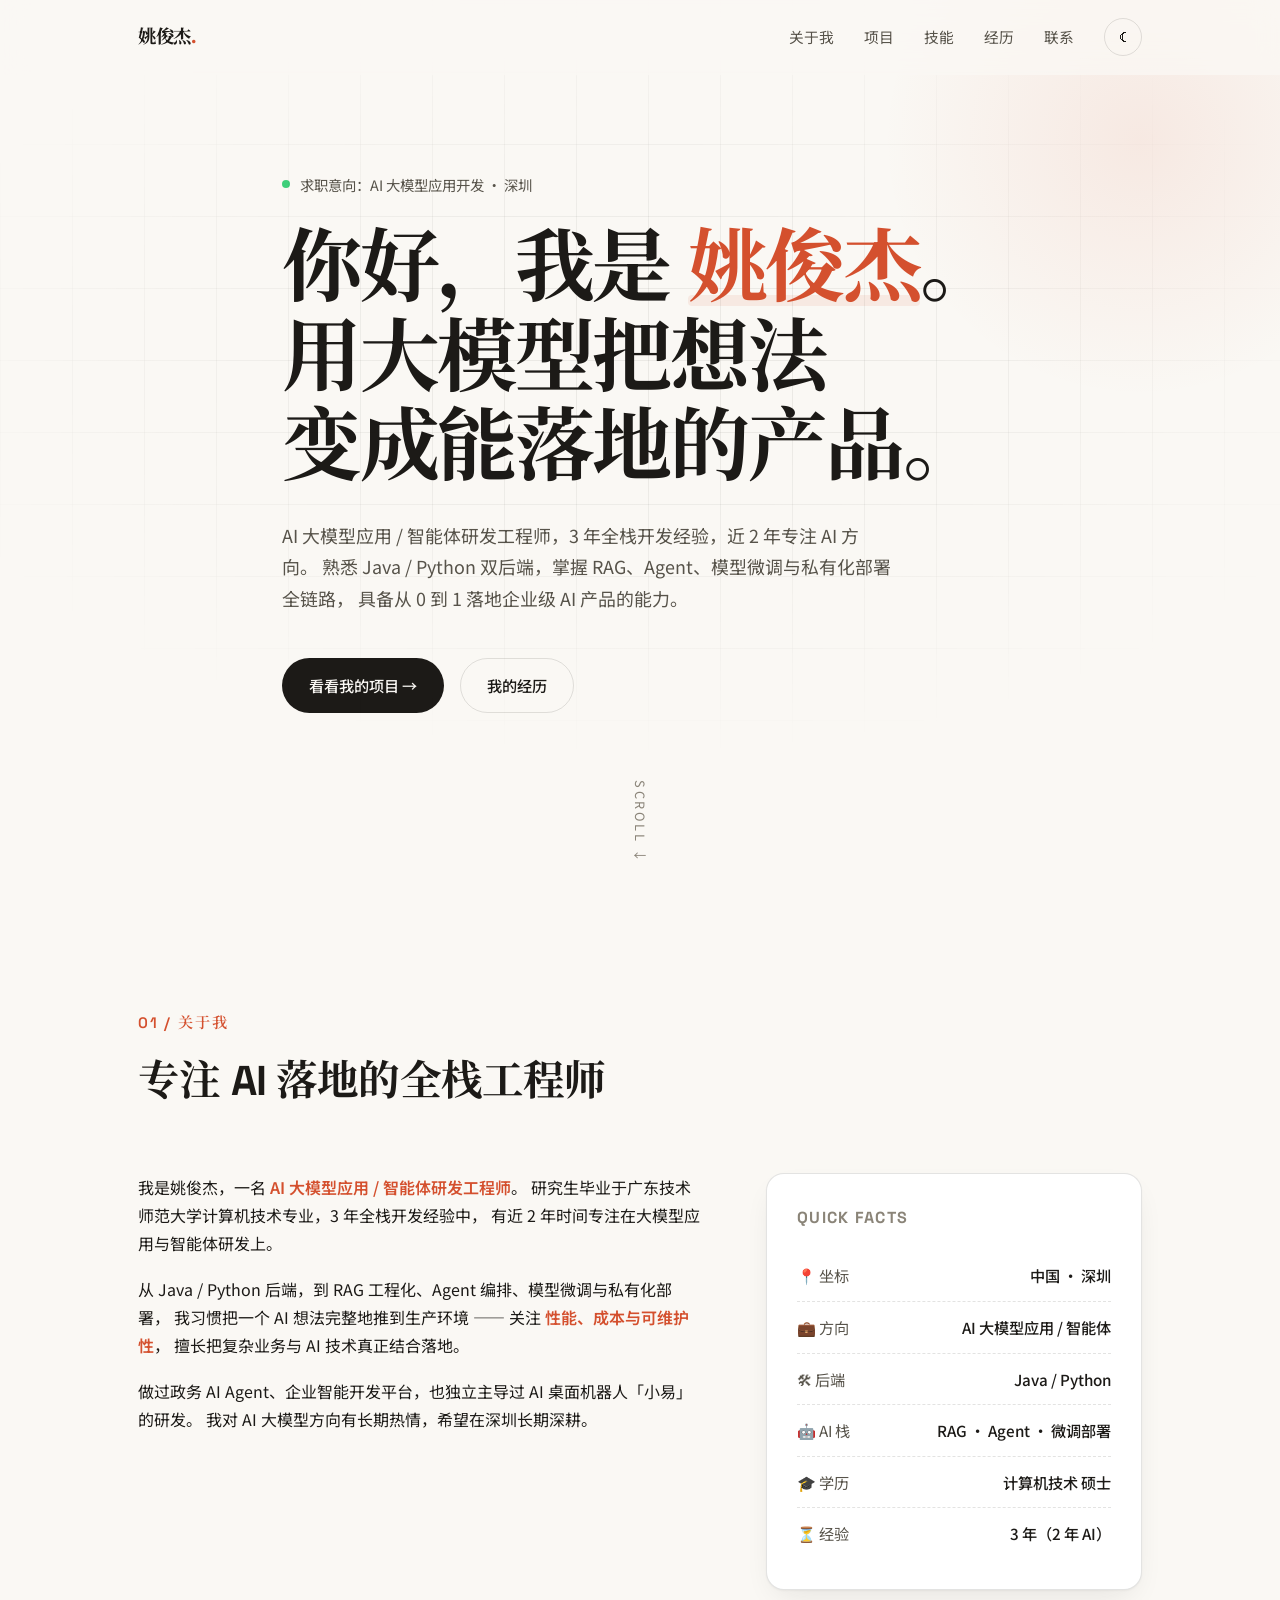
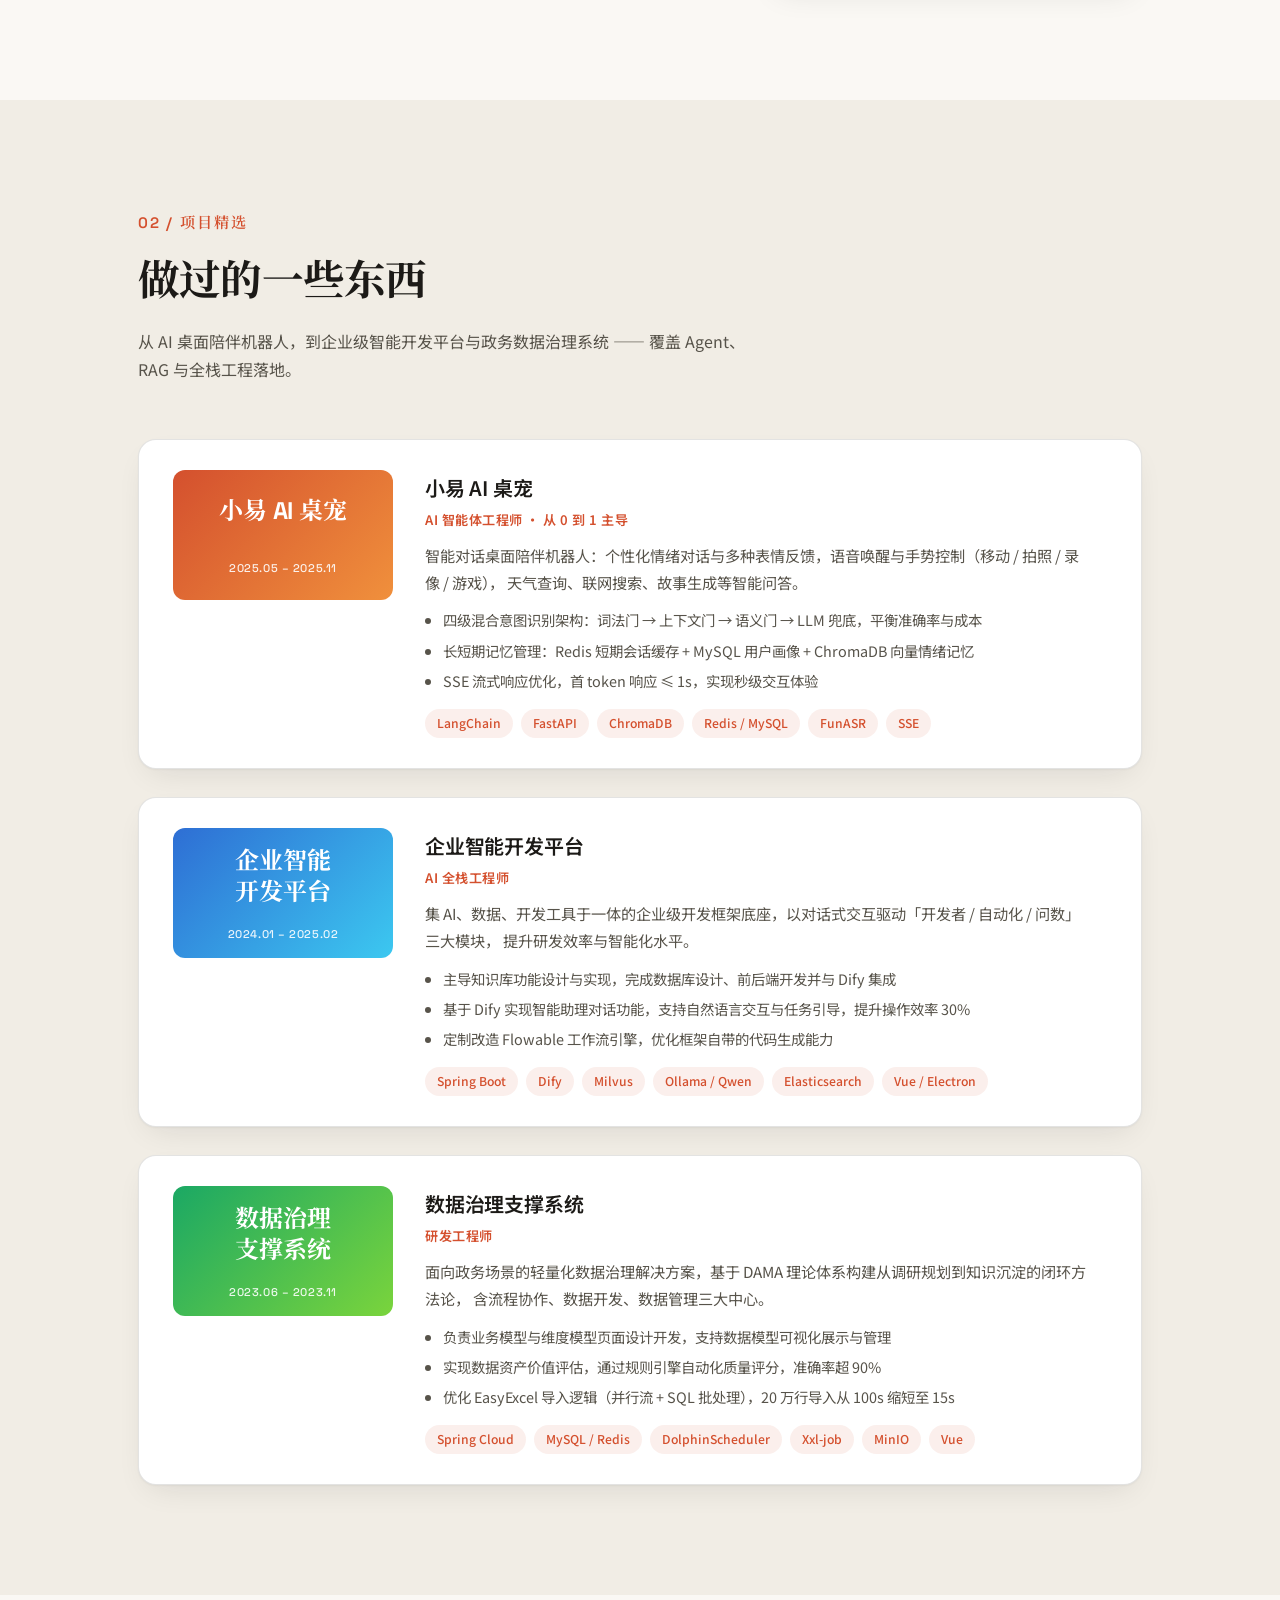
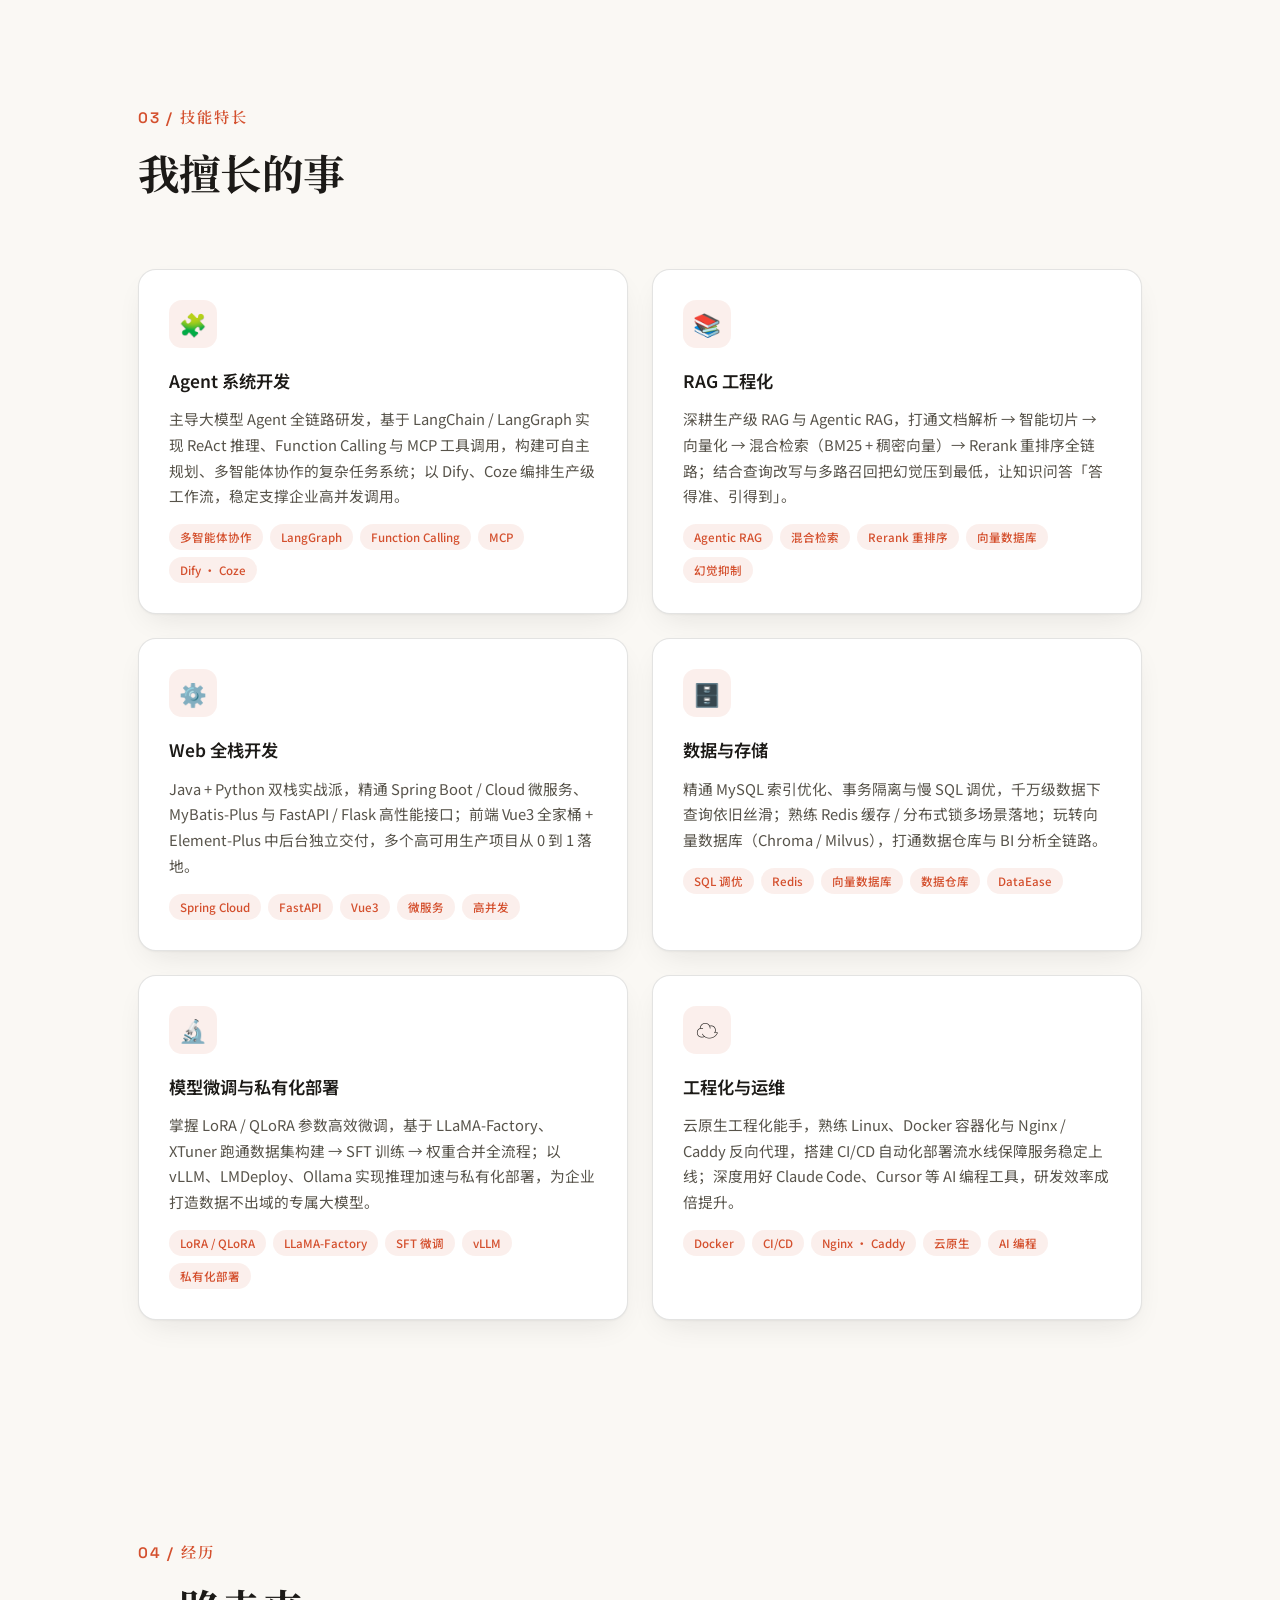
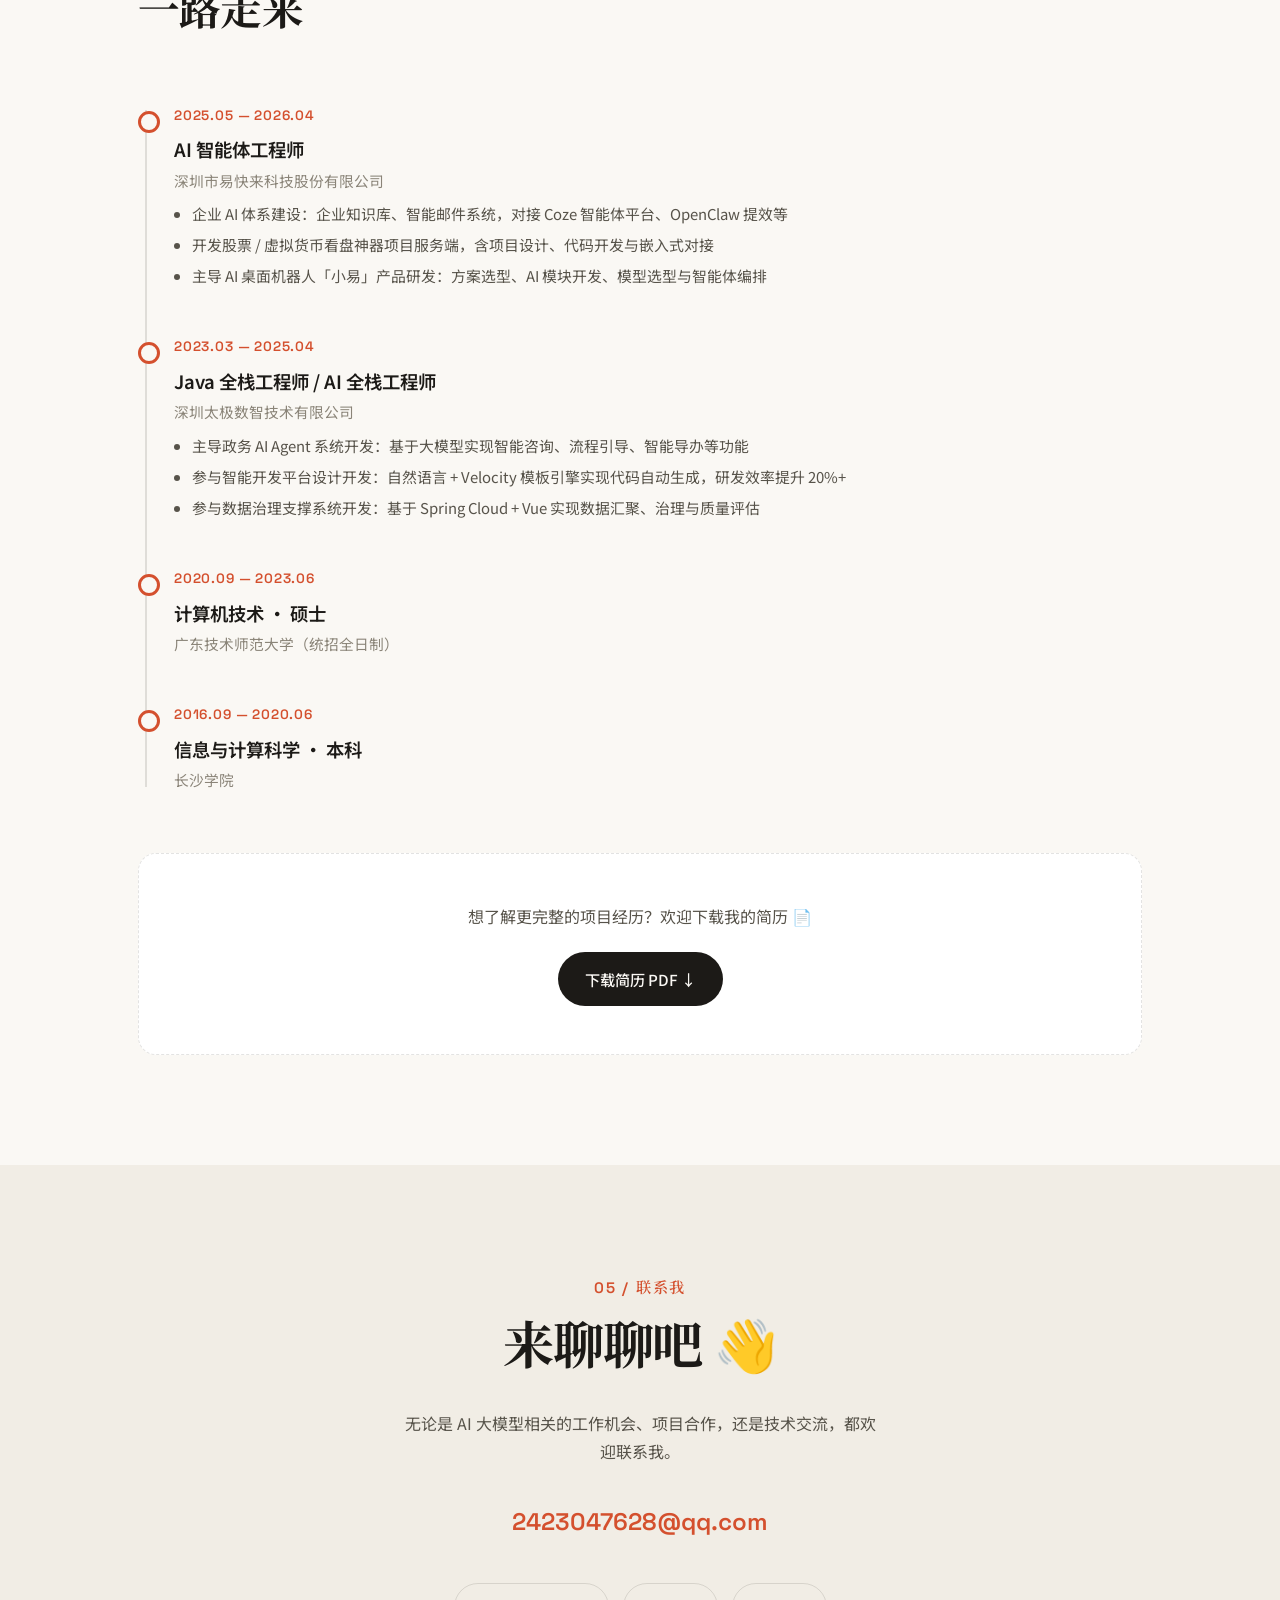
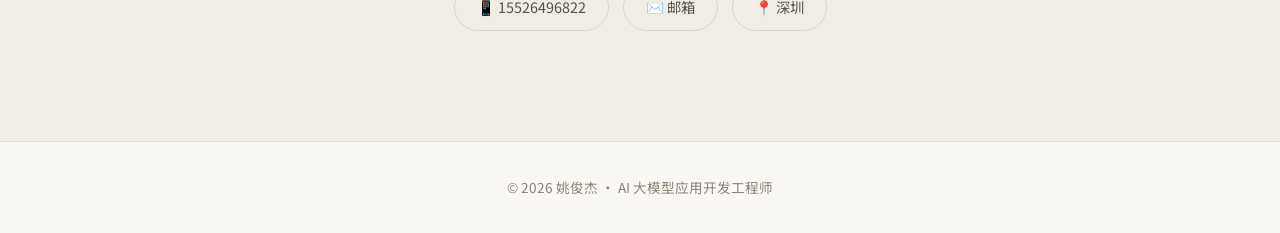
==== commit d6d365c8: "feat: 简历技能卡升级为更具市场竞争力的表述 + 技术标签 六张技能卡重写为当前主流术语并补充亮点： - Agent 系统开发：多智能体协作 / LangGraph / Function Call" ====
--- a/me/index.html
+++ b/me/index.html
@@ -265,6 +265,11 @@
 }
 .skill-card h3 { font-size: 1.08rem; font-weight: 600; margin-bottom: 10px; }
 .skill-card p { color: var(--ink-soft); font-size: .92rem; }
+.skill-card .tags { display: flex; flex-wrap: wrap; gap: 7px; margin-top: 15px; }
+.skill-card .tags span {
+  font-size: .72rem; padding: 3px 11px; border-radius: 999px;
+  background: var(--accent-soft); color: var(--accent); font-weight: 500; white-space: nowrap;
+}
 
 /* ============ 经历 / 简历 ============ */
 .timeline { position: relative; padding-left: 36px; }
@@ -502,32 +507,38 @@
       <div class="skill-card reveal">
         <div class="icon">🧩</div>
         <h3>Agent 系统开发</h3>
-        <p>熟悉大模型 Agent 全流程开发，用 LangChain 构建 LLM 驱动的智能问答与 AI 助手；熟练 Dify、Coze 低代码平台搭建企业级智能体并对接生产环境。</p>
+        <p>主导大模型 Agent 全链路研发，基于 LangChain / LangGraph 实现 ReAct 推理、Function Calling 与 MCP 工具调用，构建可自主规划、多智能体协作的复杂任务系统；以 Dify、Coze 编排生产级工作流，稳定支撑企业高并发调用。</p>
+        <div class="tags"><span>多智能体协作</span><span>LangGraph</span><span>Function Calling</span><span>MCP</span><span>Dify · Coze</span></div>
       </div>
       <div class="skill-card reveal">
         <div class="icon">📚</div>
         <h3>RAG 工程化</h3>
-        <p>深入落地 RAG 方案，完成文档解析、切片、向量化、混合检索、重排序全链路开发，有效降低大模型幻觉。</p>
+        <p>深耕生产级 RAG 与 Agentic RAG，打通文档解析 → 智能切片 → 向量化 → 混合检索（BM25 + 稠密向量）→ Rerank 重排序全链路；结合查询改写与多路召回把幻觉压到最低，让知识问答「答得准、引得到」。</p>
+        <div class="tags"><span>Agentic RAG</span><span>混合检索</span><span>Rerank 重排序</span><span>向量数据库</span><span>幻觉抑制</span></div>
       </div>
       <div class="skill-card reveal">
         <div class="icon">⚙️</div>
         <h3>Web 全栈开发</h3>
-        <p>熟练 Java 后端（Spring Boot / Cloud、MyBatis-Plus）与 Python（FastAPI / Flask）；熟悉 Vue 全家桶 + Element-UI 中后台开发，多个生产项目实战。</p>
+        <p>Java + Python 双栈实战派，精通 Spring Boot / Cloud 微服务、MyBatis-Plus 与 FastAPI / Flask 高性能接口；前端 Vue3 全家桶 + Element-Plus 中后台独立交付，多个高可用生产项目从 0 到 1 落地。</p>
+        <div class="tags"><span>Spring Cloud</span><span>FastAPI</span><span>Vue3</span><span>微服务</span><span>高并发</span></div>
       </div>
       <div class="skill-card reveal">
         <div class="icon">🗄️</div>
         <h3>数据与存储</h3>
-        <p>熟练 MySQL，掌握索引优化、事务与 SQL 调优；熟悉 Redis 场景落地；熟悉数据仓库与分析，掌握 Kettle、DataEase、SPSS 等工具。</p>
+        <p>精通 MySQL 索引优化、事务隔离与慢 SQL 调优，千万级数据下查询依旧丝滑；熟练 Redis 缓存 / 分布式锁多场景落地；玩转向量数据库（Chroma / Milvus），打通数据仓库与 BI 分析全链路。</p>
+        <div class="tags"><span>SQL 调优</span><span>Redis</span><span>向量数据库</span><span>数据仓库</span><span>DataEase</span></div>
       </div>
       <div class="skill-card reveal">
         <div class="icon">🔬</div>
         <h3>模型微调与私有化部署</h3>
-        <p>熟悉 LoRA / QLoRA 高效微调，用 LLaMA-Factory、XTuner 完成数据集构建到权重合并全流程；用 vLLM、LMDeploy、Ollama 实现推理加速与私有化部署。</p>
+        <p>掌握 LoRA / QLoRA 参数高效微调，基于 LLaMA-Factory、XTuner 跑通数据集构建 → SFT 训练 → 权重合并全流程；以 vLLM、LMDeploy、Ollama 实现推理加速与私有化部署，为企业打造数据不出域的专属大模型。</p>
+        <div class="tags"><span>LoRA / QLoRA</span><span>LLaMA-Factory</span><span>SFT 微调</span><span>vLLM</span><span>私有化部署</span></div>
       </div>
       <div class="skill-card reveal">
         <div class="icon">☁️</div>
         <h3>工程化与运维</h3>
-        <p>掌握 Linux 常用操作、Docker 容器化、Nginx 配置与前后端 / 服务端项目自动化部署；熟练使用 Claude Code、Cursor 等 AI 编程工具。</p>
+        <p>云原生工程化能手，熟练 Linux、Docker 容器化与 Nginx / Caddy 反向代理，搭建 CI/CD 自动化部署流水线保障服务稳定上线；深度用好 Claude Code、Cursor 等 AI 编程工具，研发效率成倍提升。</p>
+        <div class="tags"><span>Docker</span><span>CI/CD</span><span>Nginx · Caddy</span><span>云原生</span><span>AI 编程</span></div>
       </div>
     </div>
   </div>
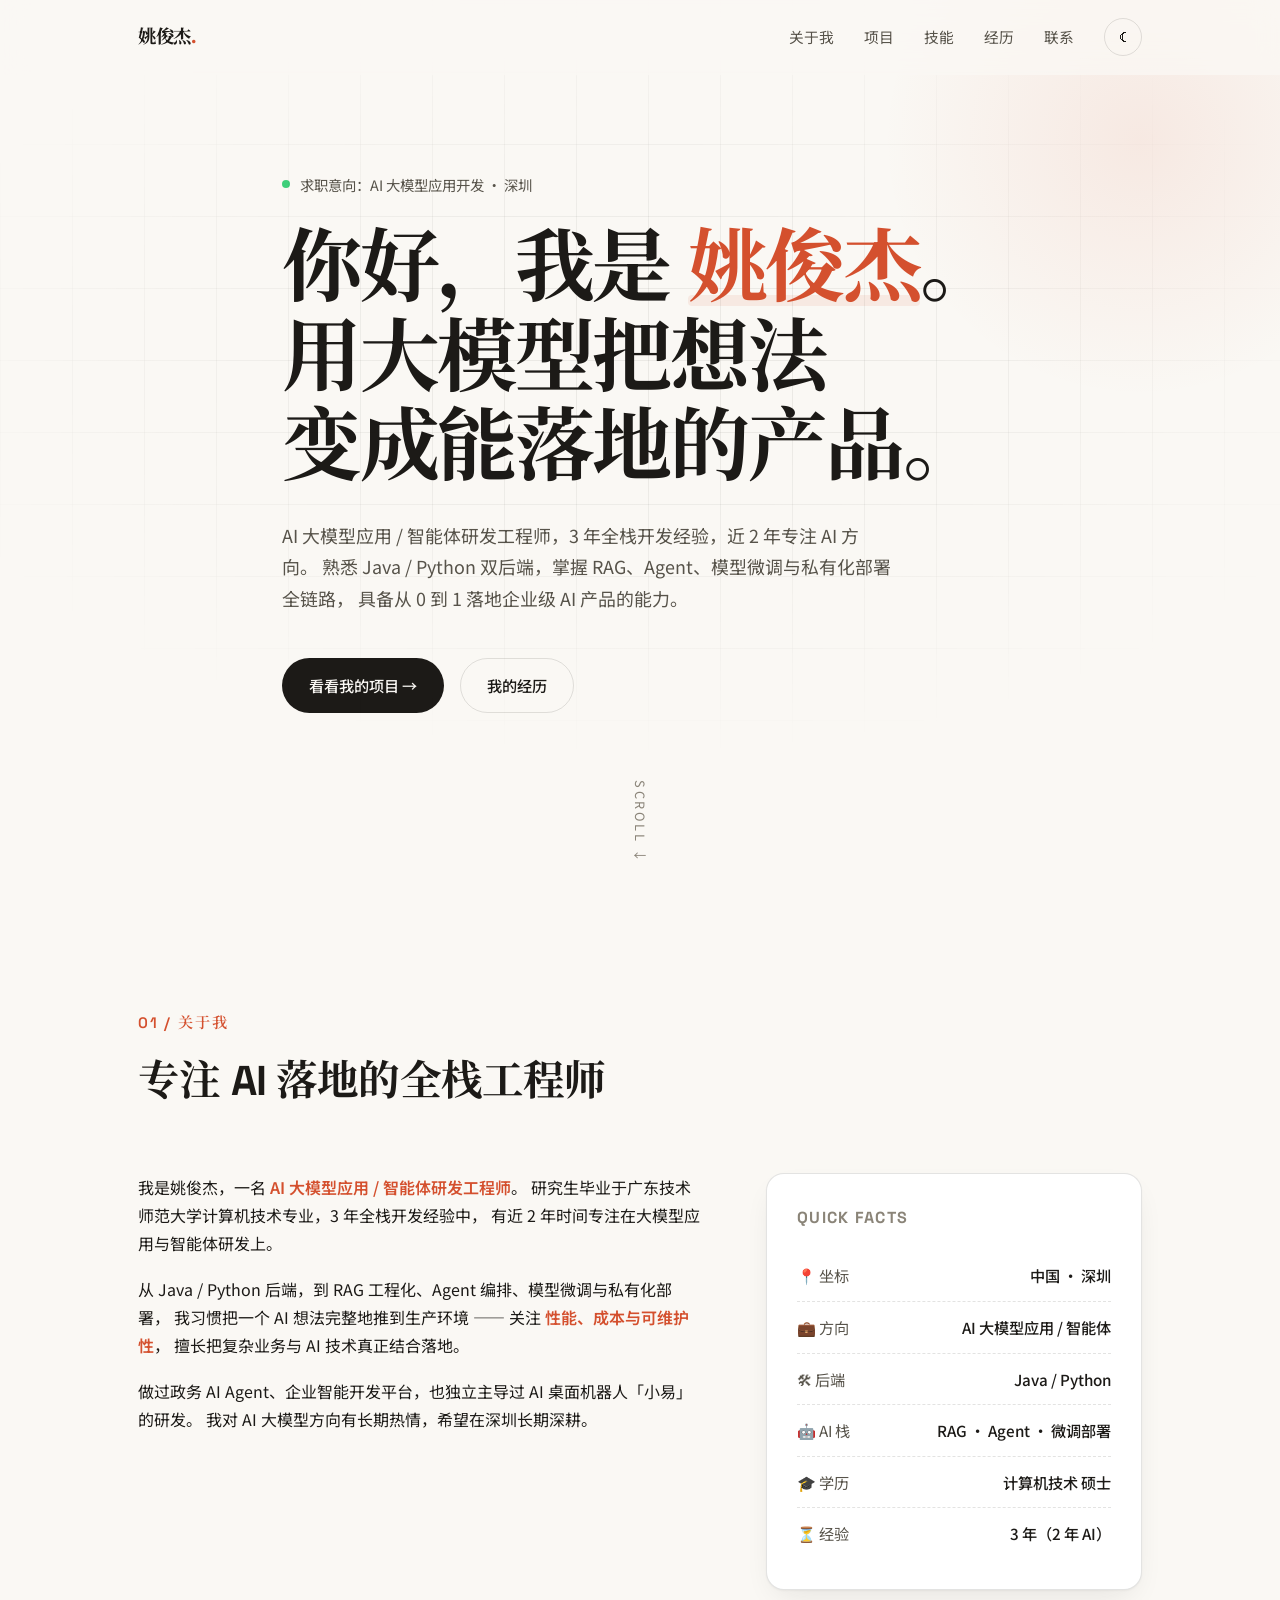
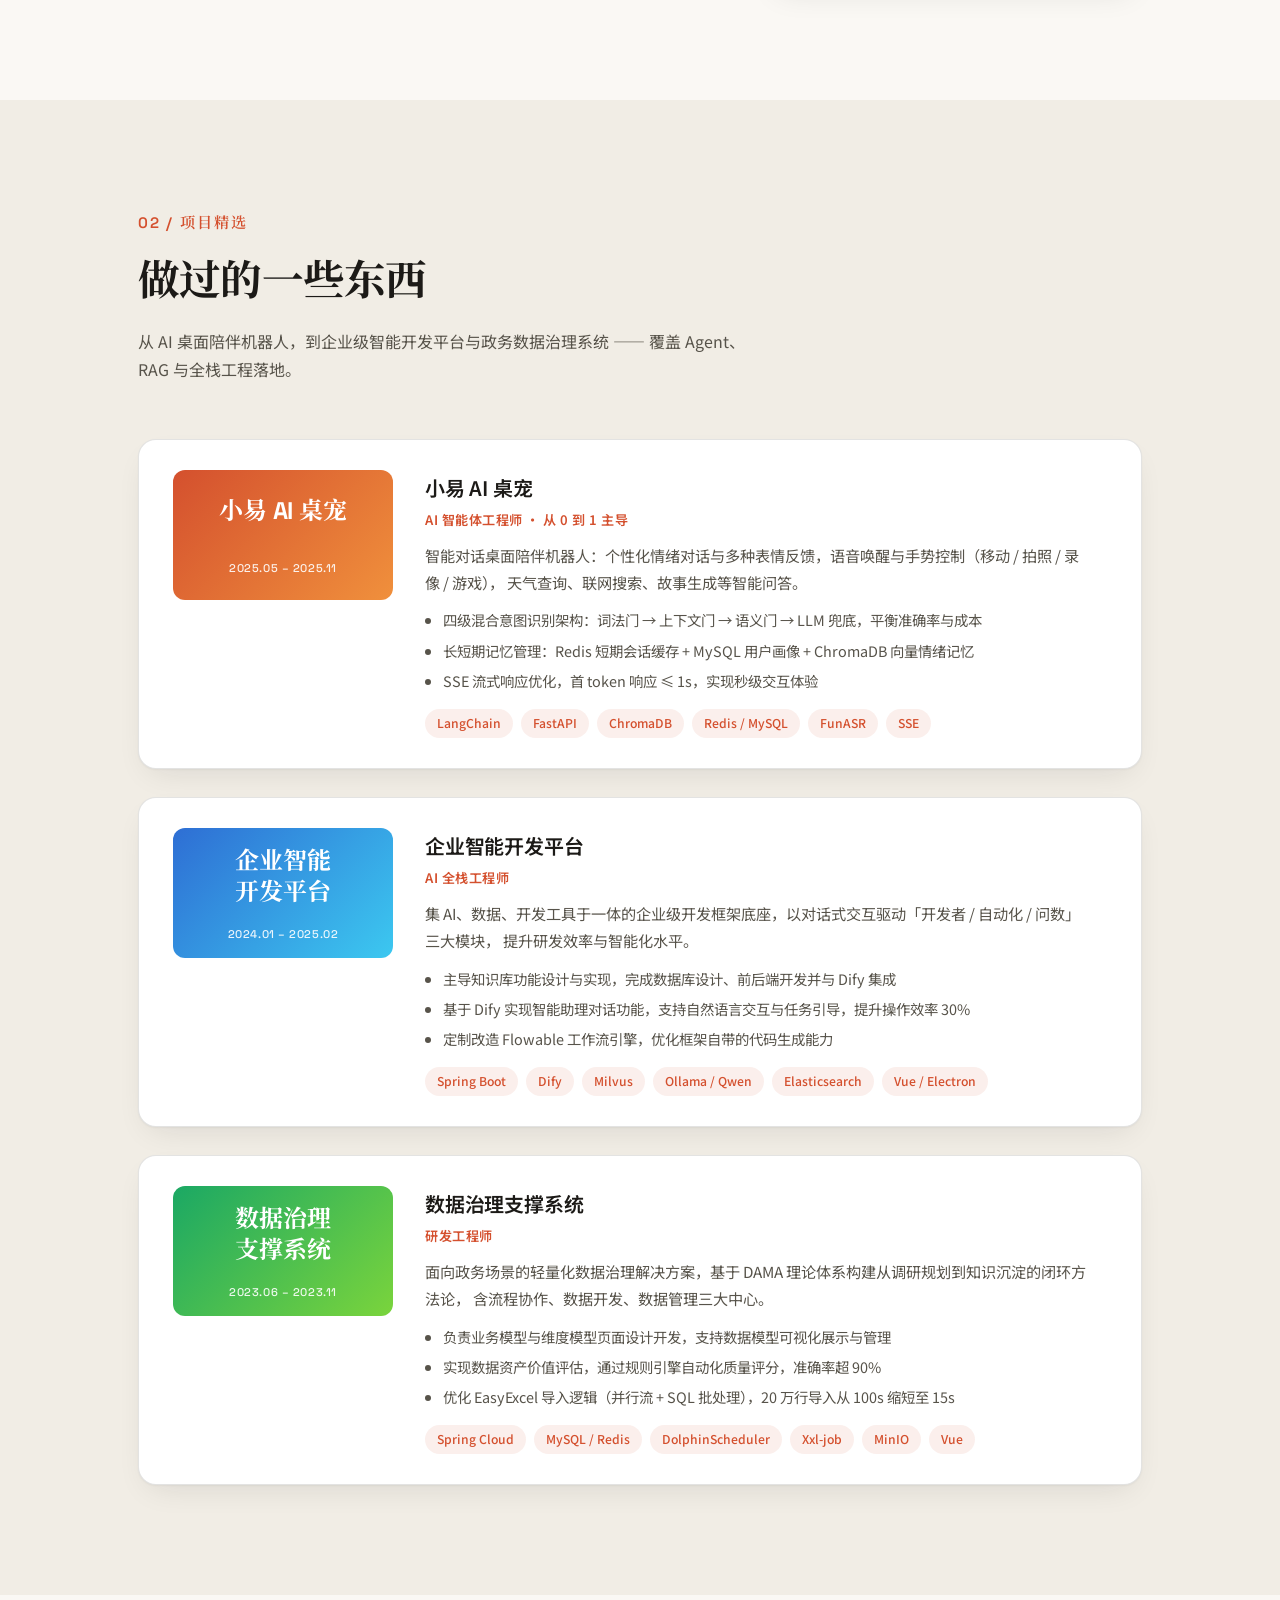
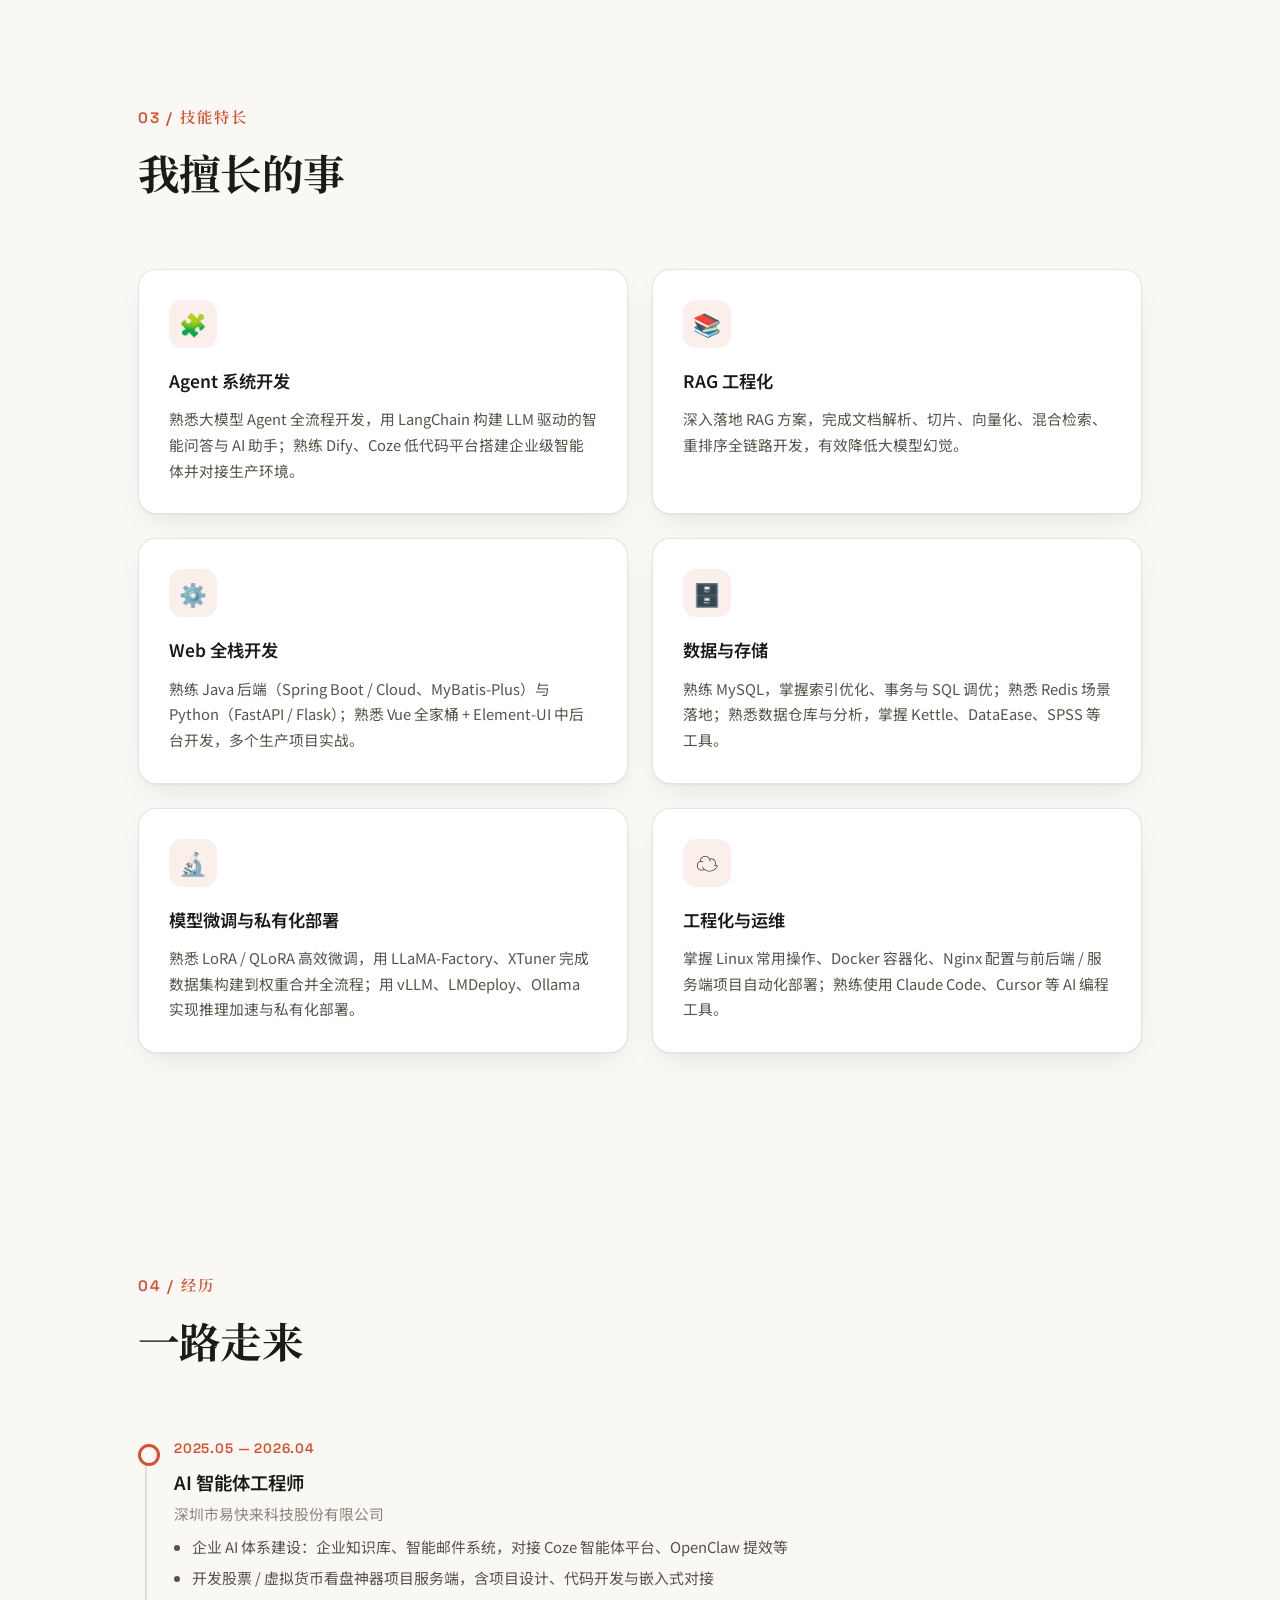
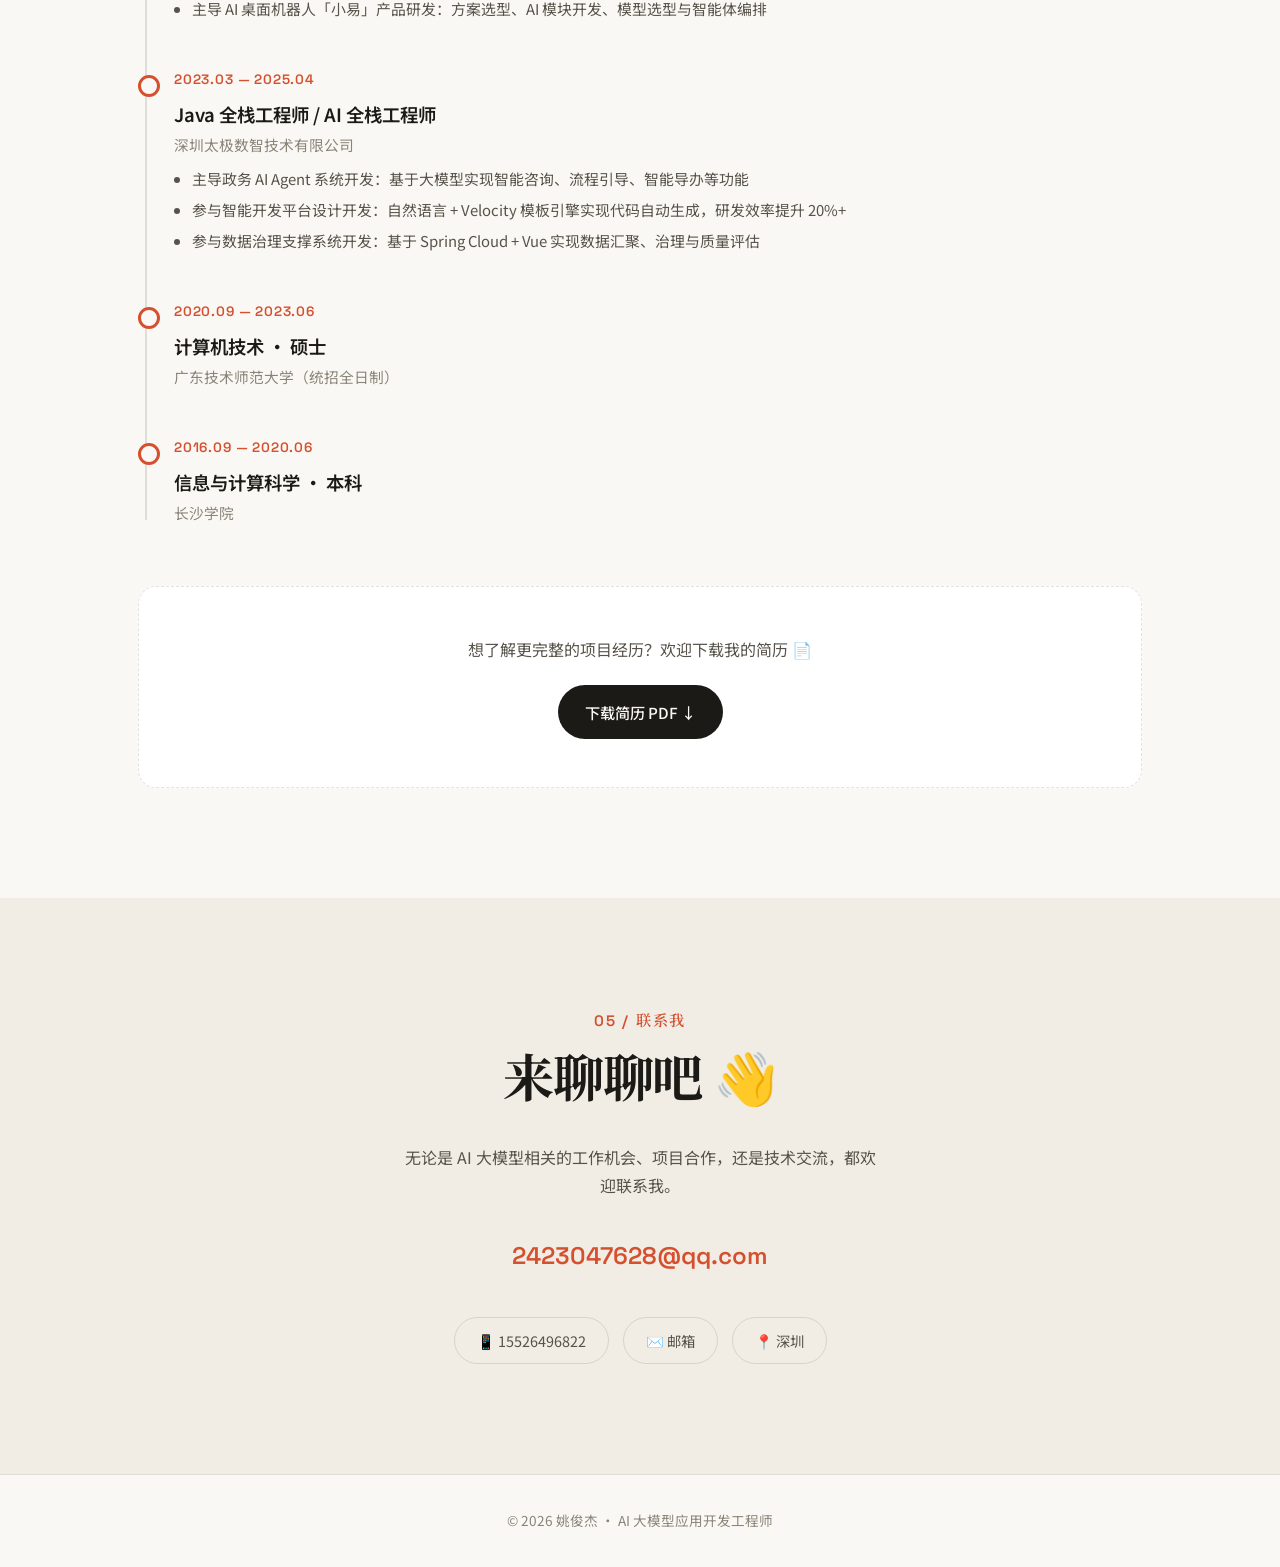
==== commit ab8f832f: "Revert "feat: 简历技能卡升级为更具市场竞争力的表述 + 技术标签" This reverts commit d6d365c89c5b7cc44094b442efeb107549e3f30" ====
--- a/me/index.html
+++ b/me/index.html
@@ -265,11 +265,6 @@
 }
 .skill-card h3 { font-size: 1.08rem; font-weight: 600; margin-bottom: 10px; }
 .skill-card p { color: var(--ink-soft); font-size: .92rem; }
-.skill-card .tags { display: flex; flex-wrap: wrap; gap: 7px; margin-top: 15px; }
-.skill-card .tags span {
-  font-size: .72rem; padding: 3px 11px; border-radius: 999px;
-  background: var(--accent-soft); color: var(--accent); font-weight: 500; white-space: nowrap;
-}
 
 /* ============ 经历 / 简历 ============ */
 .timeline { position: relative; padding-left: 36px; }
@@ -507,38 +502,32 @@
       <div class="skill-card reveal">
         <div class="icon">🧩</div>
         <h3>Agent 系统开发</h3>
-        <p>主导大模型 Agent 全链路研发，基于 LangChain / LangGraph 实现 ReAct 推理、Function Calling 与 MCP 工具调用，构建可自主规划、多智能体协作的复杂任务系统；以 Dify、Coze 编排生产级工作流，稳定支撑企业高并发调用。</p>
-        <div class="tags"><span>多智能体协作</span><span>LangGraph</span><span>Function Calling</span><span>MCP</span><span>Dify · Coze</span></div>
+        <p>熟悉大模型 Agent 全流程开发，用 LangChain 构建 LLM 驱动的智能问答与 AI 助手；熟练 Dify、Coze 低代码平台搭建企业级智能体并对接生产环境。</p>
       </div>
       <div class="skill-card reveal">
         <div class="icon">📚</div>
         <h3>RAG 工程化</h3>
-        <p>深耕生产级 RAG 与 Agentic RAG，打通文档解析 → 智能切片 → 向量化 → 混合检索（BM25 + 稠密向量）→ Rerank 重排序全链路；结合查询改写与多路召回把幻觉压到最低，让知识问答「答得准、引得到」。</p>
-        <div class="tags"><span>Agentic RAG</span><span>混合检索</span><span>Rerank 重排序</span><span>向量数据库</span><span>幻觉抑制</span></div>
+        <p>深入落地 RAG 方案，完成文档解析、切片、向量化、混合检索、重排序全链路开发，有效降低大模型幻觉。</p>
       </div>
       <div class="skill-card reveal">
         <div class="icon">⚙️</div>
         <h3>Web 全栈开发</h3>
-        <p>Java + Python 双栈实战派，精通 Spring Boot / Cloud 微服务、MyBatis-Plus 与 FastAPI / Flask 高性能接口；前端 Vue3 全家桶 + Element-Plus 中后台独立交付，多个高可用生产项目从 0 到 1 落地。</p>
-        <div class="tags"><span>Spring Cloud</span><span>FastAPI</span><span>Vue3</span><span>微服务</span><span>高并发</span></div>
+        <p>熟练 Java 后端（Spring Boot / Cloud、MyBatis-Plus）与 Python（FastAPI / Flask）；熟悉 Vue 全家桶 + Element-UI 中后台开发，多个生产项目实战。</p>
       </div>
       <div class="skill-card reveal">
         <div class="icon">🗄️</div>
         <h3>数据与存储</h3>
-        <p>精通 MySQL 索引优化、事务隔离与慢 SQL 调优，千万级数据下查询依旧丝滑；熟练 Redis 缓存 / 分布式锁多场景落地；玩转向量数据库（Chroma / Milvus），打通数据仓库与 BI 分析全链路。</p>
-        <div class="tags"><span>SQL 调优</span><span>Redis</span><span>向量数据库</span><span>数据仓库</span><span>DataEase</span></div>
+        <p>熟练 MySQL，掌握索引优化、事务与 SQL 调优；熟悉 Redis 场景落地；熟悉数据仓库与分析，掌握 Kettle、DataEase、SPSS 等工具。</p>
       </div>
       <div class="skill-card reveal">
         <div class="icon">🔬</div>
         <h3>模型微调与私有化部署</h3>
-        <p>掌握 LoRA / QLoRA 参数高效微调，基于 LLaMA-Factory、XTuner 跑通数据集构建 → SFT 训练 → 权重合并全流程；以 vLLM、LMDeploy、Ollama 实现推理加速与私有化部署，为企业打造数据不出域的专属大模型。</p>
-        <div class="tags"><span>LoRA / QLoRA</span><span>LLaMA-Factory</span><span>SFT 微调</span><span>vLLM</span><span>私有化部署</span></div>
+        <p>熟悉 LoRA / QLoRA 高效微调，用 LLaMA-Factory、XTuner 完成数据集构建到权重合并全流程；用 vLLM、LMDeploy、Ollama 实现推理加速与私有化部署。</p>
       </div>
       <div class="skill-card reveal">
         <div class="icon">☁️</div>
         <h3>工程化与运维</h3>
-        <p>云原生工程化能手，熟练 Linux、Docker 容器化与 Nginx / Caddy 反向代理，搭建 CI/CD 自动化部署流水线保障服务稳定上线；深度用好 Claude Code、Cursor 等 AI 编程工具，研发效率成倍提升。</p>
-        <div class="tags"><span>Docker</span><span>CI/CD</span><span>Nginx · Caddy</span><span>云原生</span><span>AI 编程</span></div>
+        <p>掌握 Linux 常用操作、Docker 容器化、Nginx 配置与前后端 / 服务端项目自动化部署；熟练使用 Claude Code、Cursor 等 AI 编程工具。</p>
       </div>
     </div>
   </div>
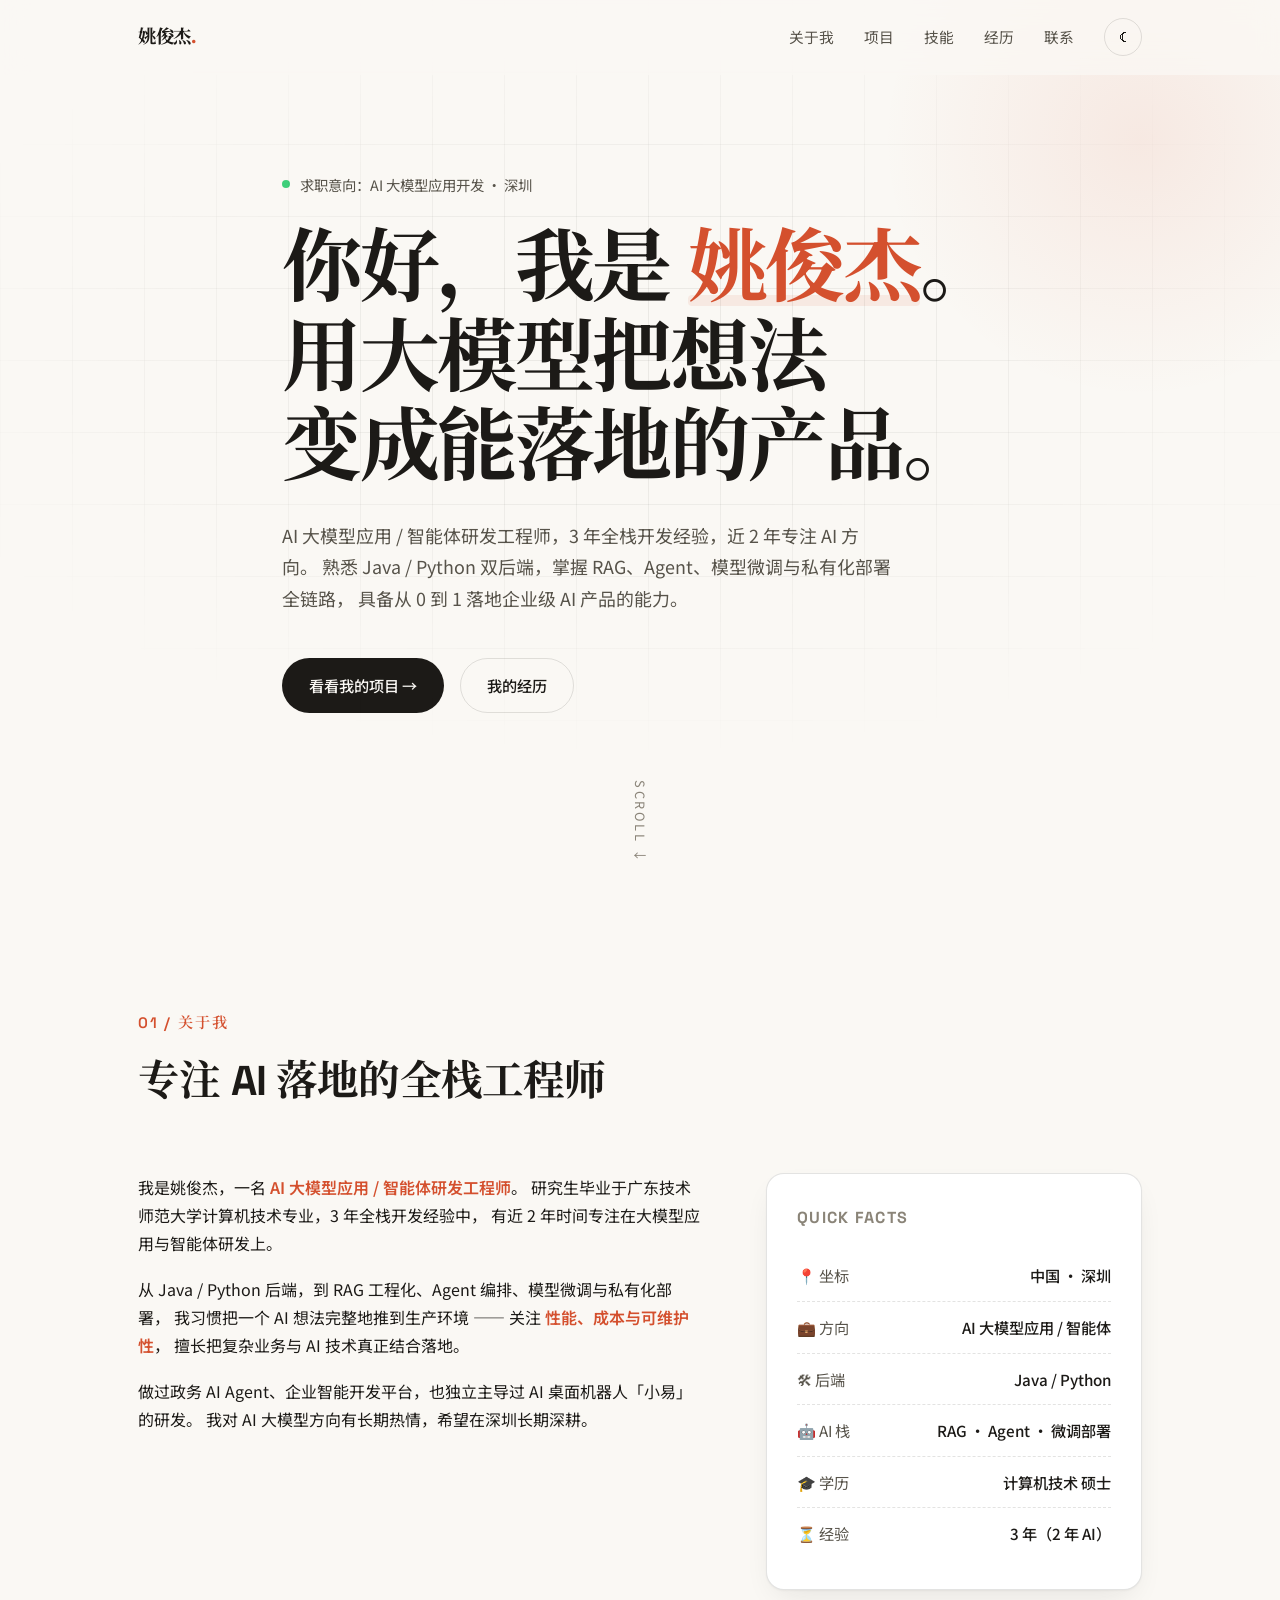
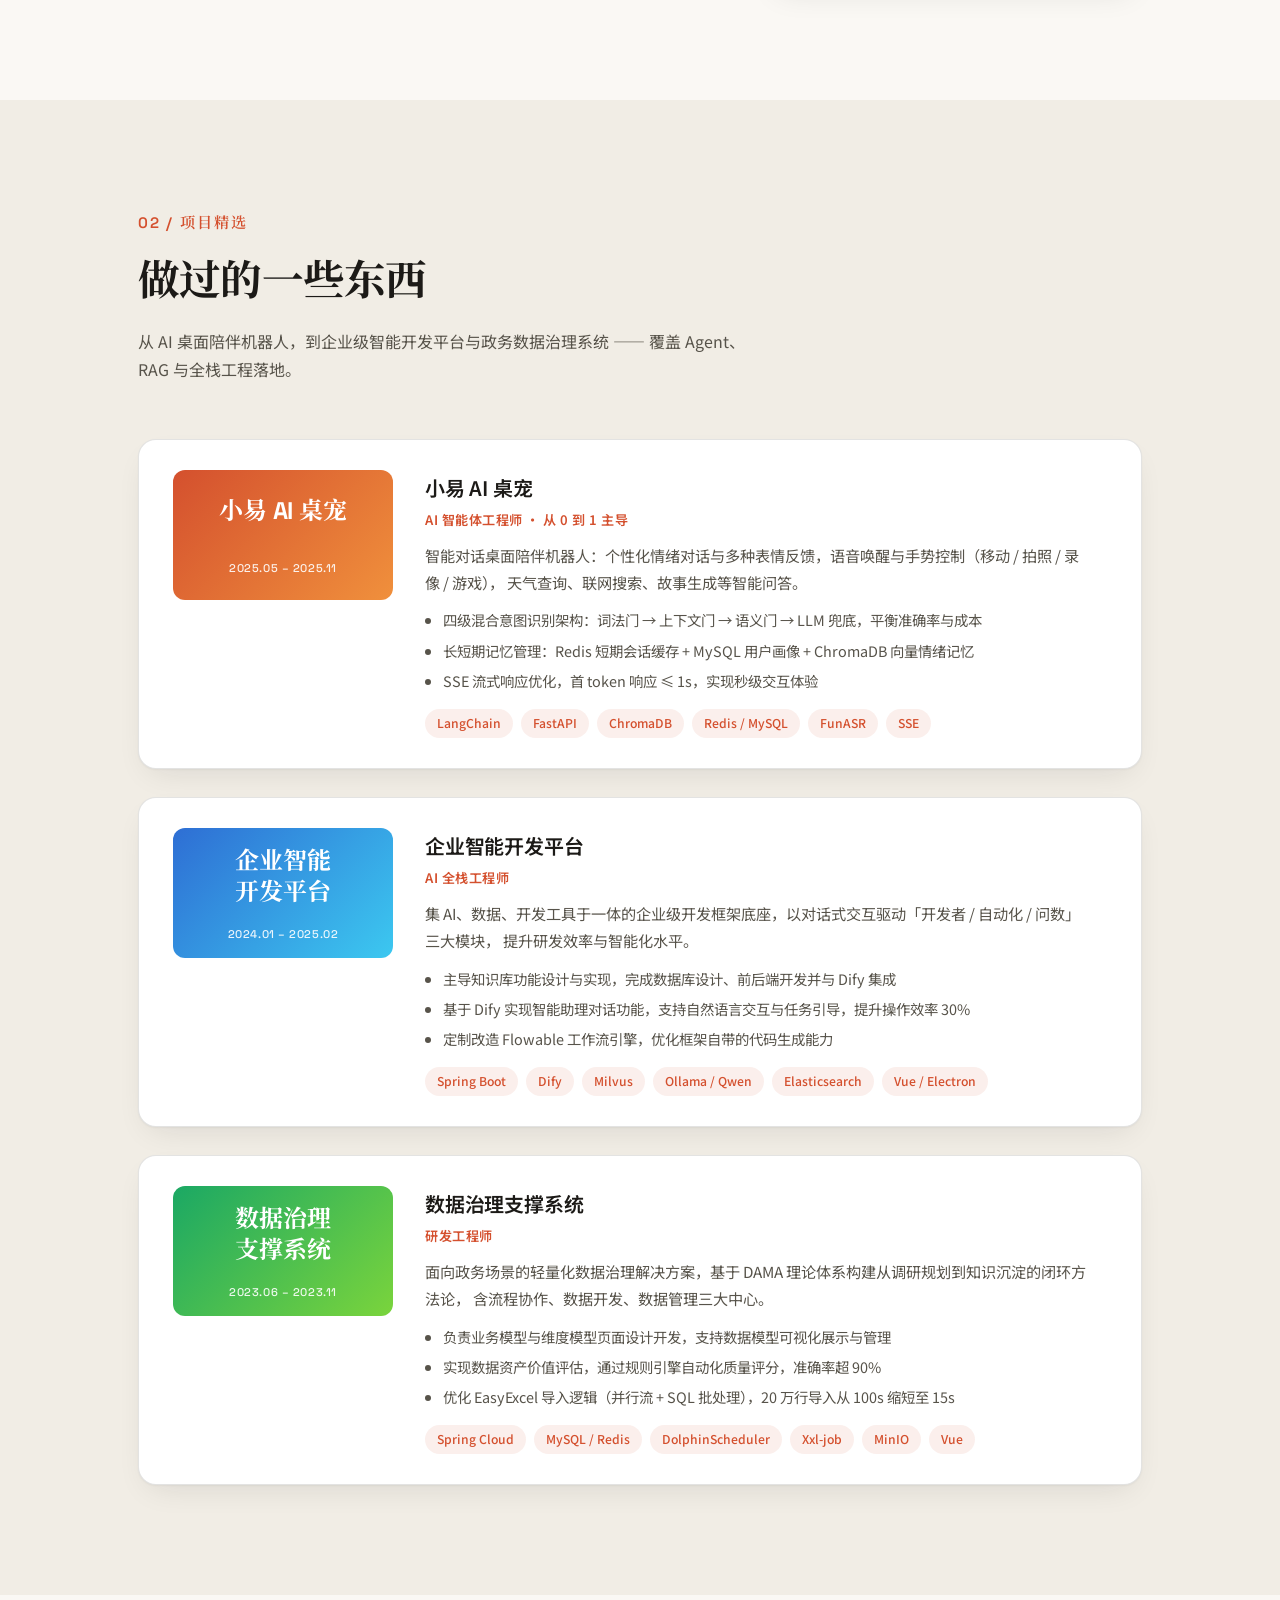
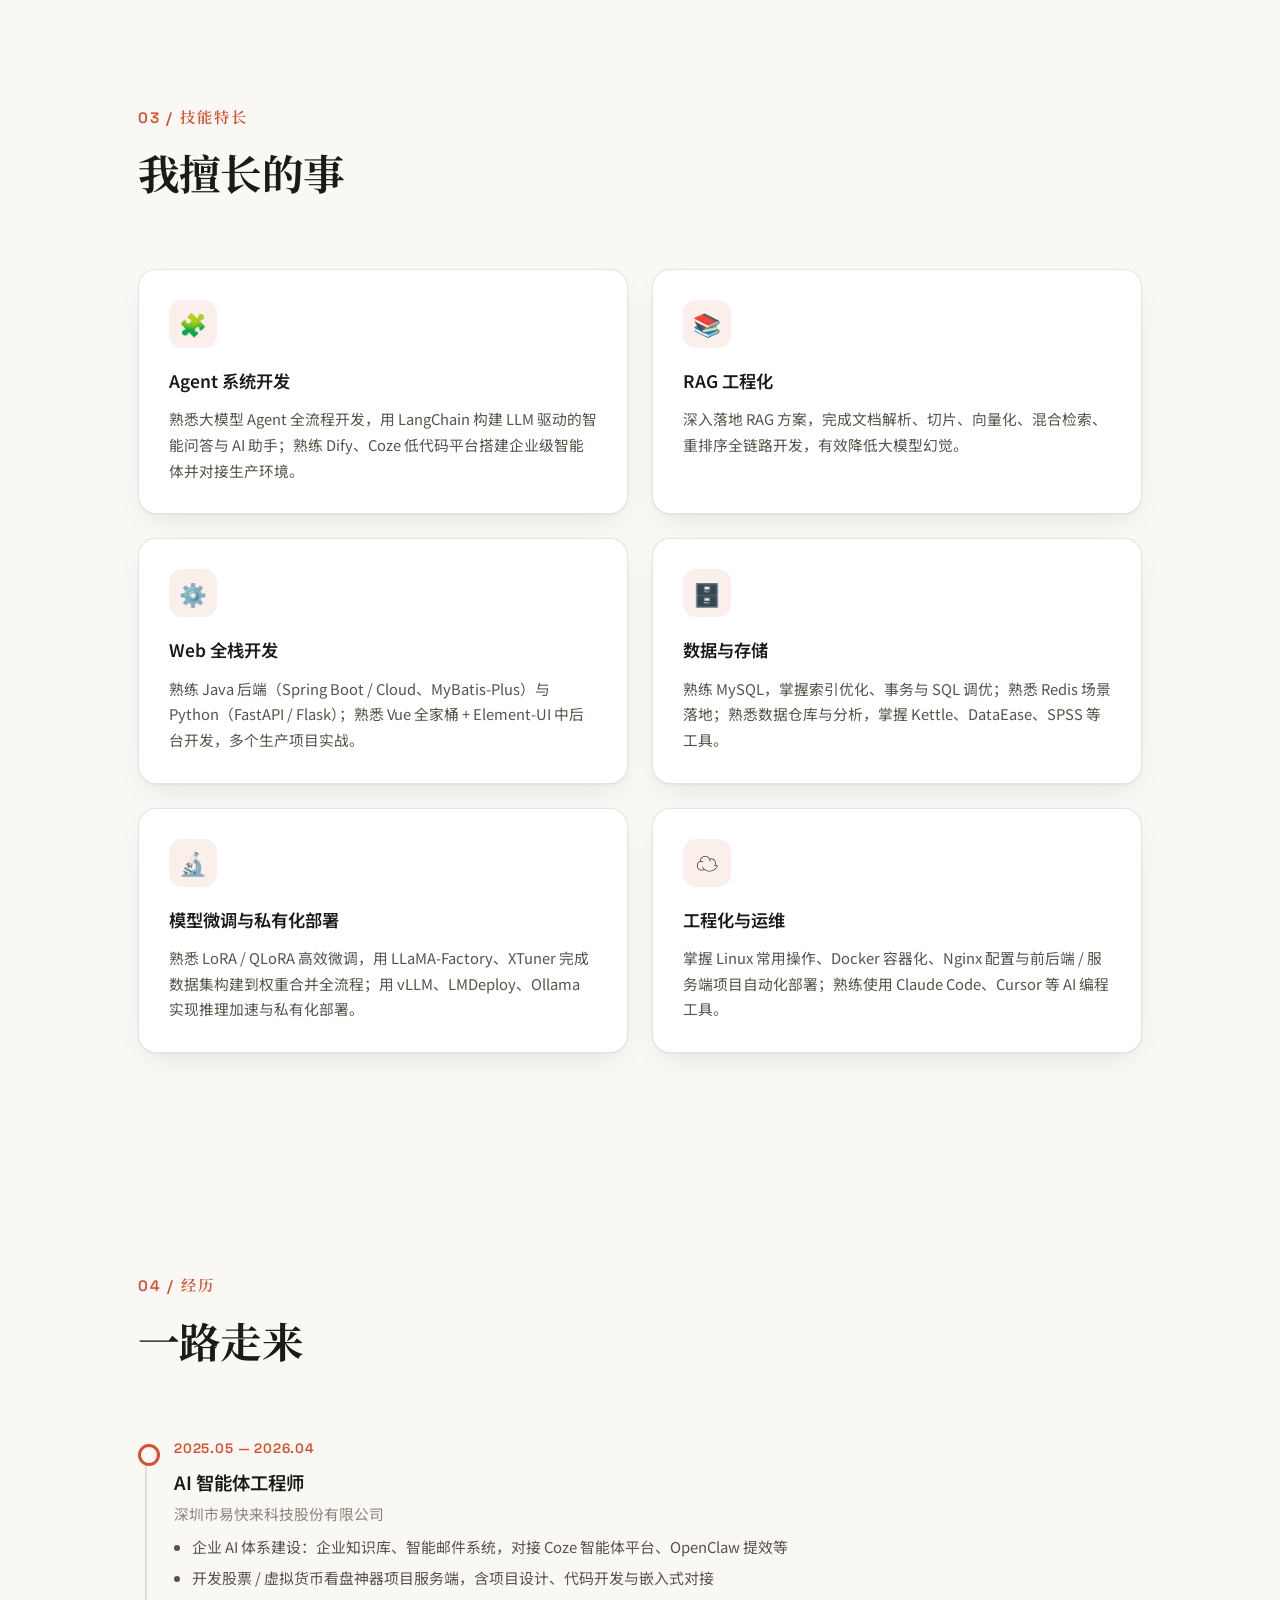
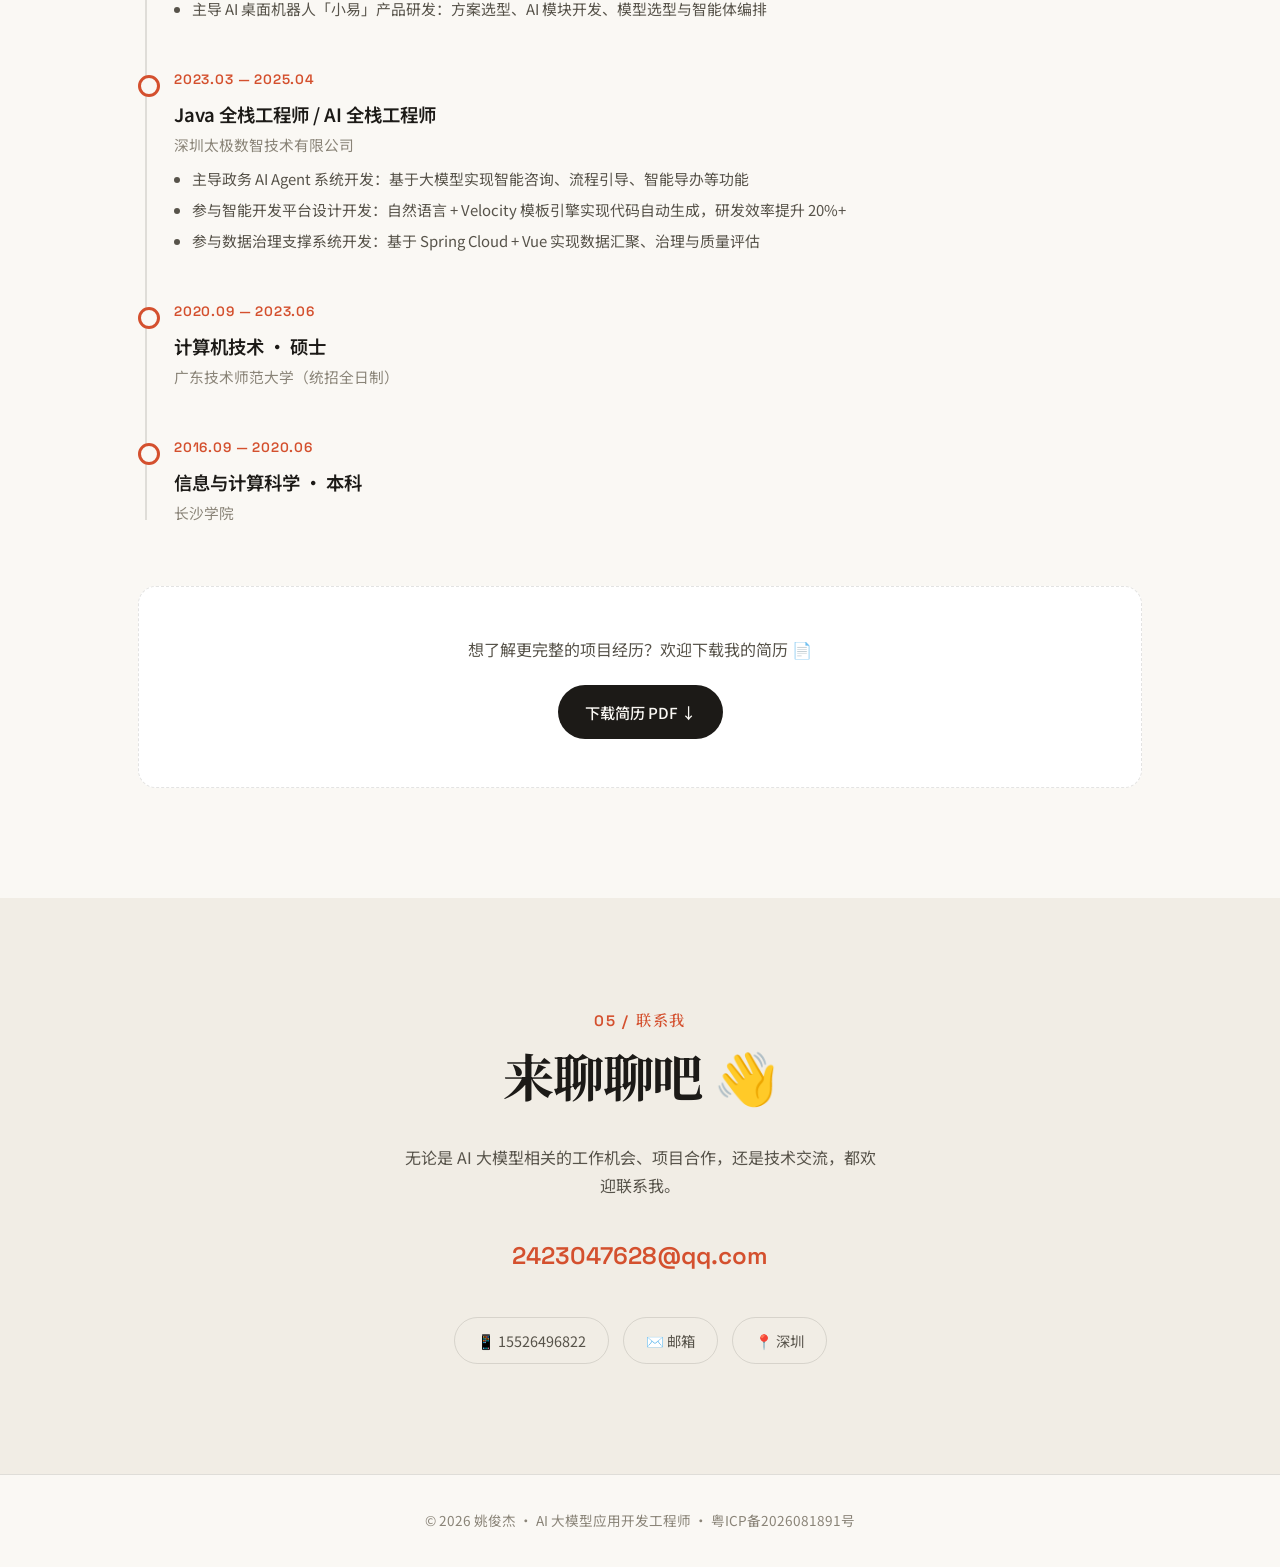
==== commit 5072b7b3: "页脚添加 ICP 备案号（粤ICP备2026081891号，链接工信部备案系统） Co-Authored-By: Claude Fable 5 <noreply@anthropic.com>" ====
--- a/me/index.html
+++ b/me/index.html
@@ -597,7 +597,7 @@
 </section>
 
 <footer>
-  <div class="wrap">© 2026 姚俊杰 · AI 大模型应用开发工程师</div>
+  <div class="wrap">© 2026 姚俊杰 · AI 大模型应用开发工程师 · <a href="https://beian.miit.gov.cn/" target="_blank" rel="noreferrer">粤ICP备2026081891号</a></div>
 </footer>
 
 <script>
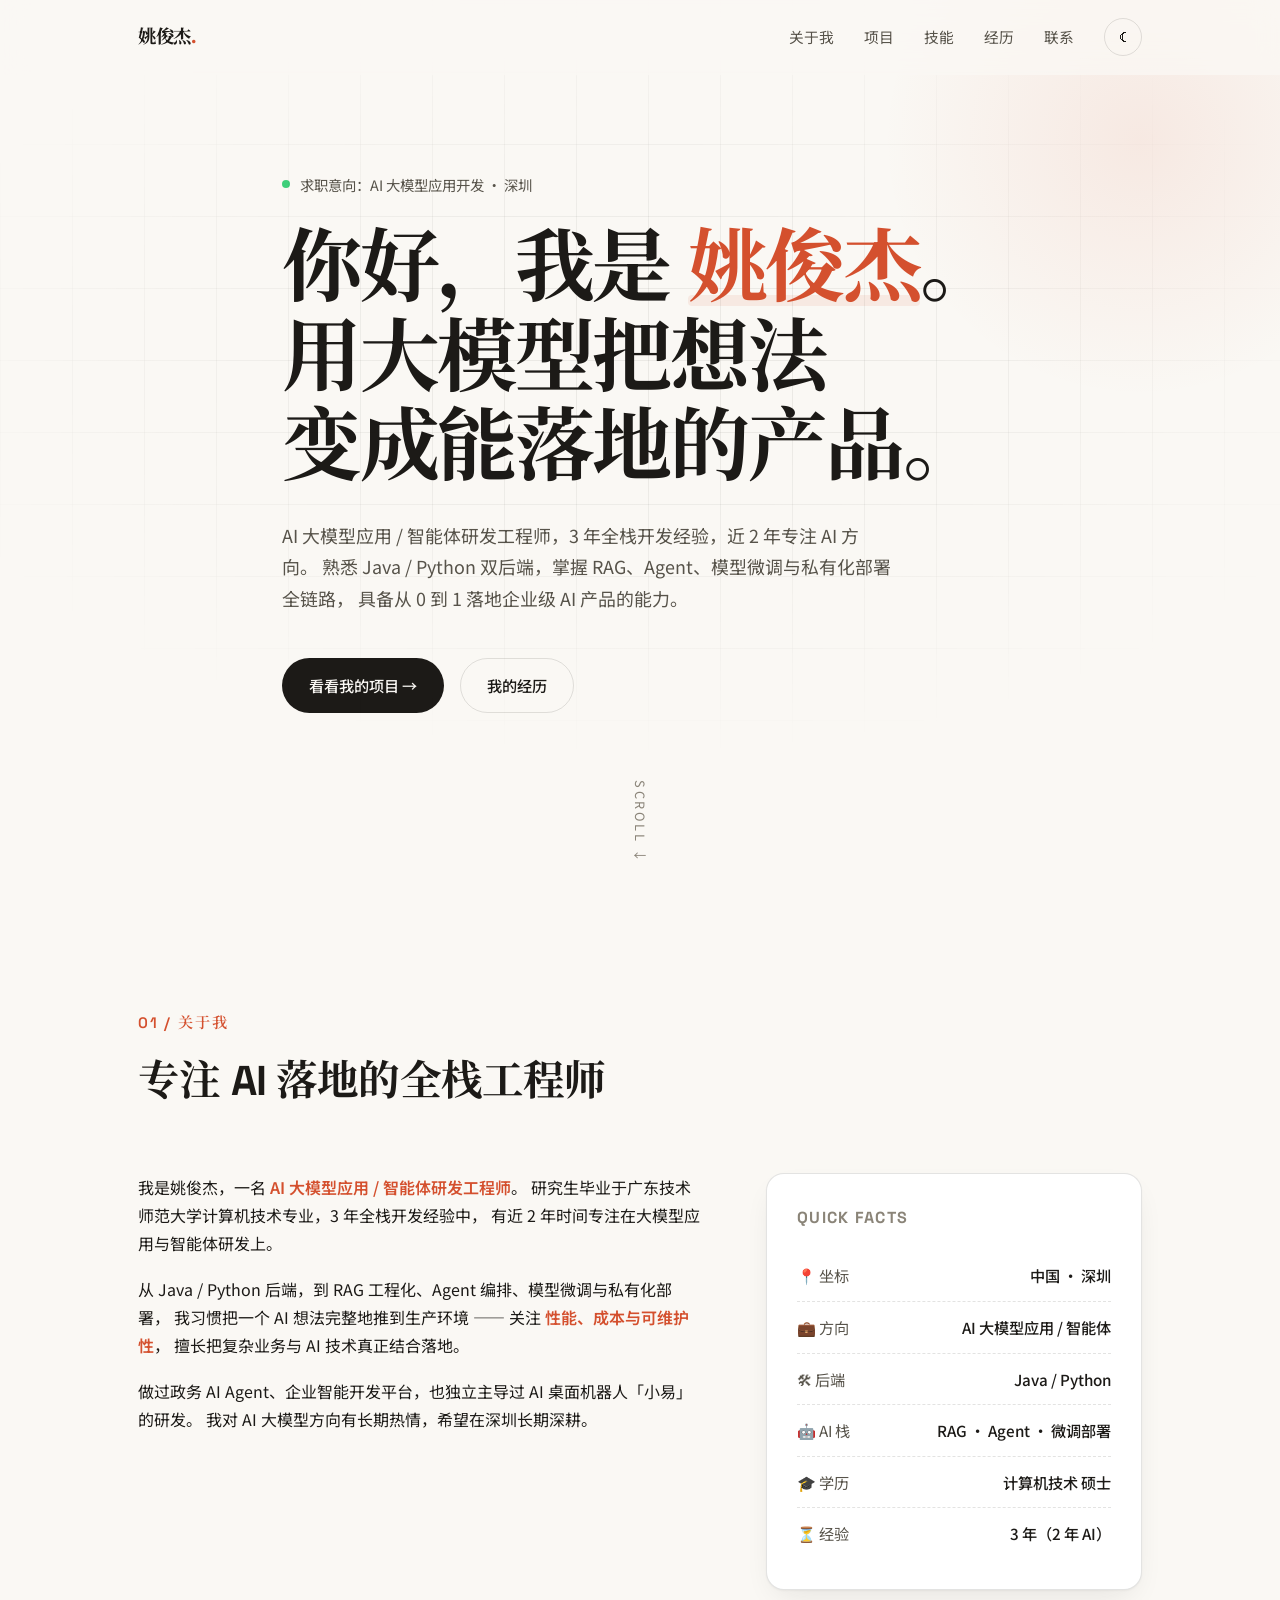
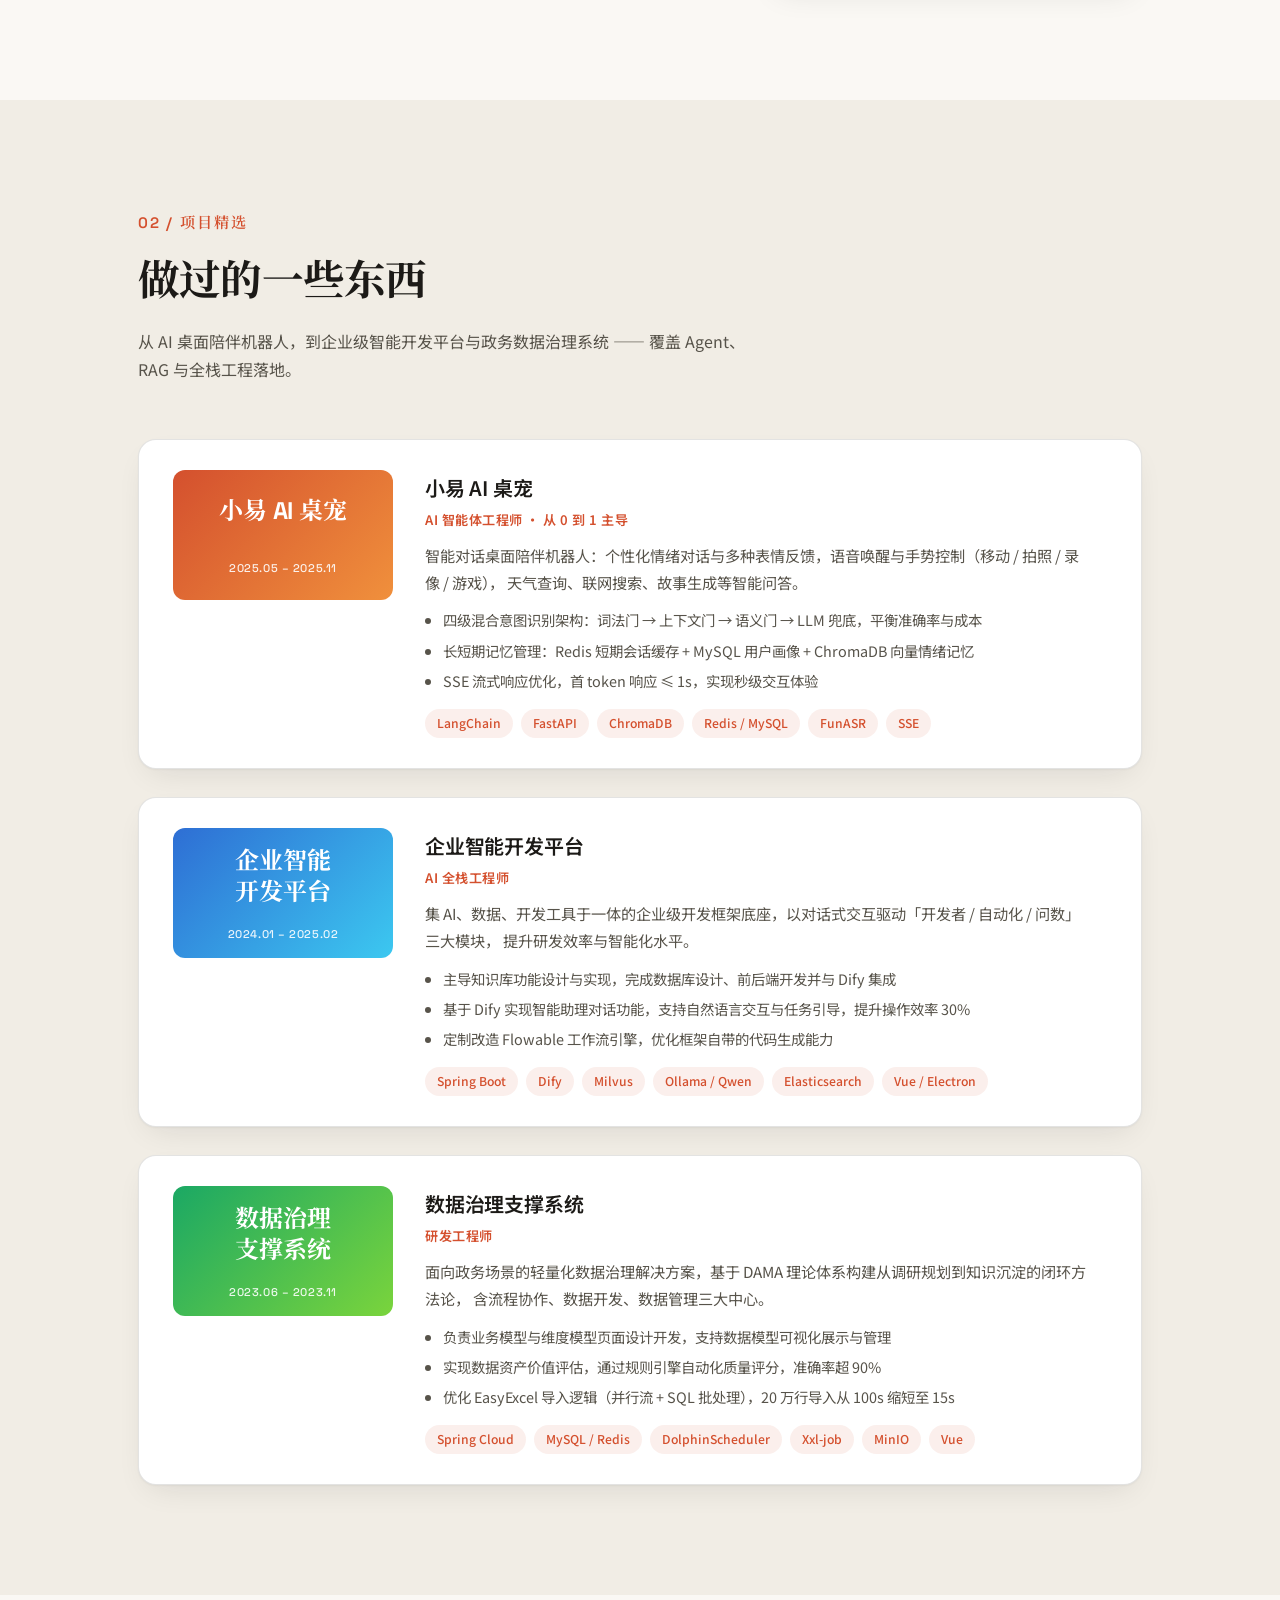
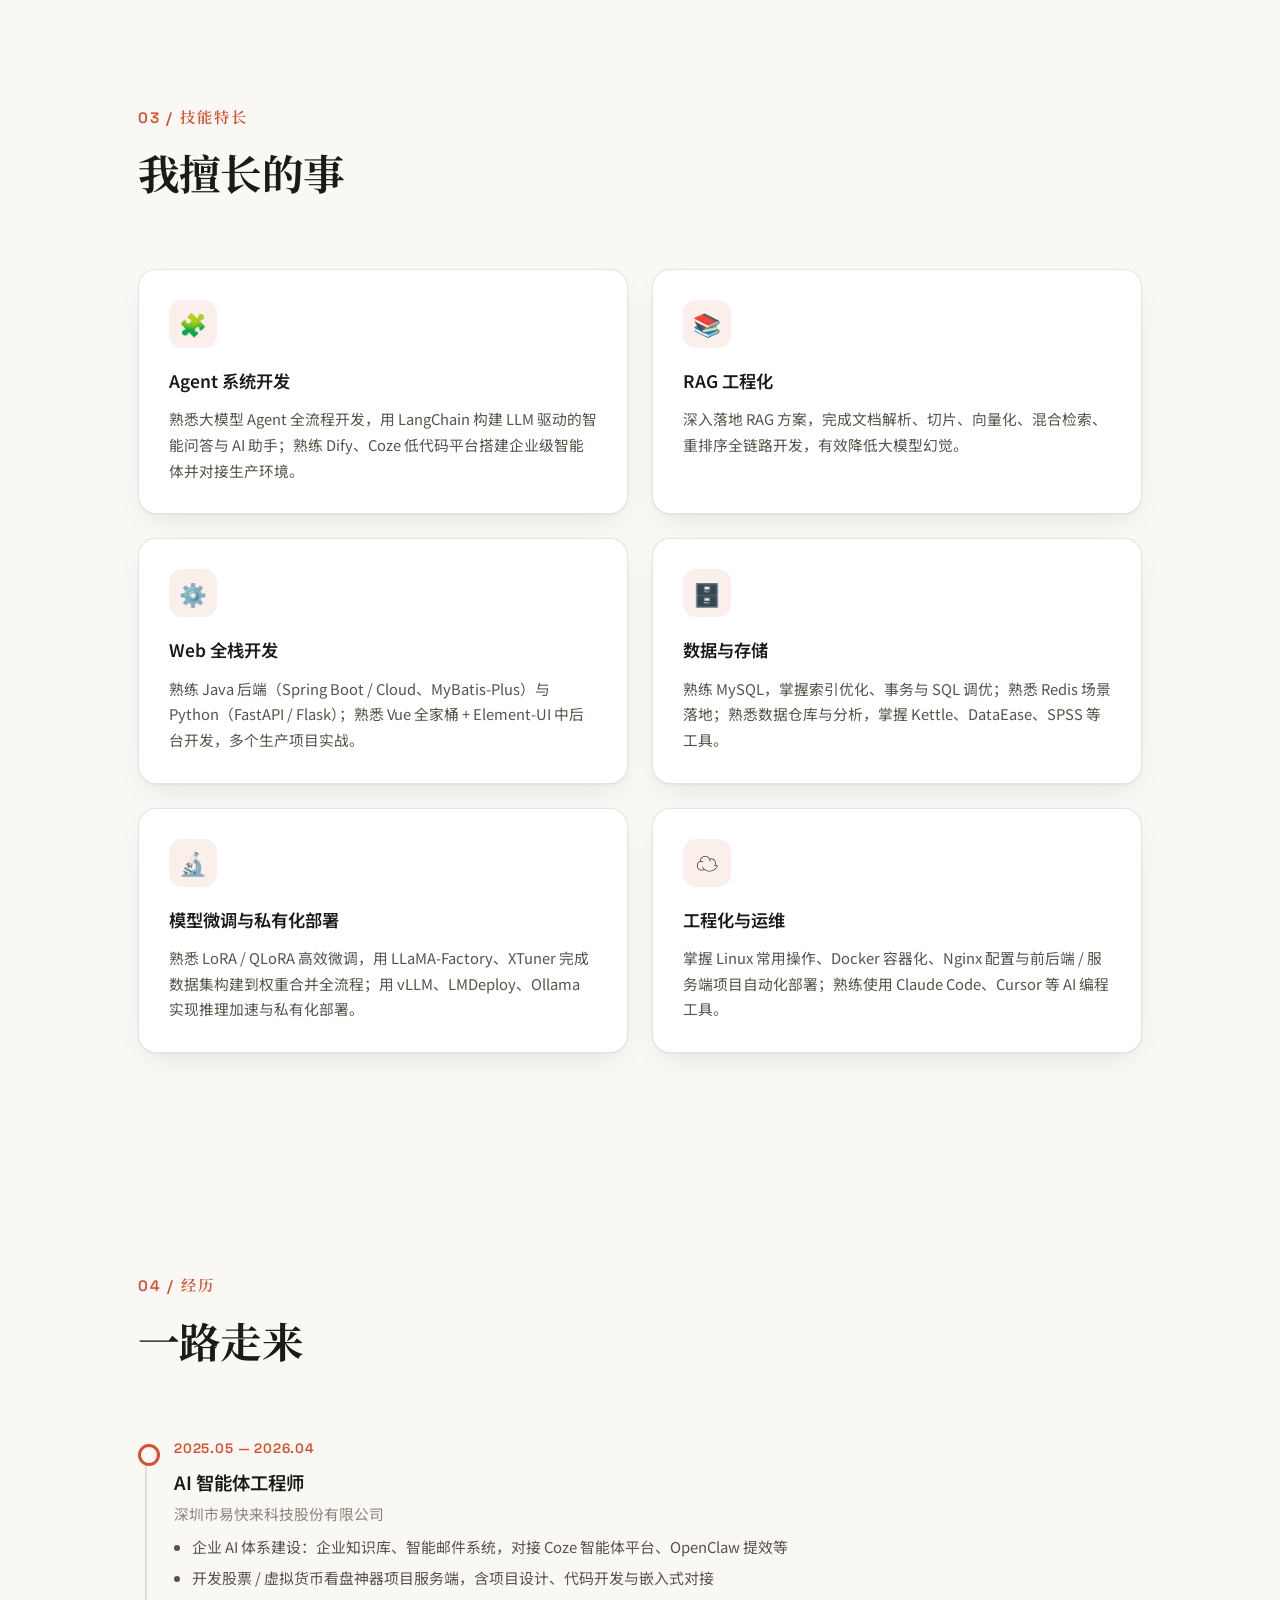
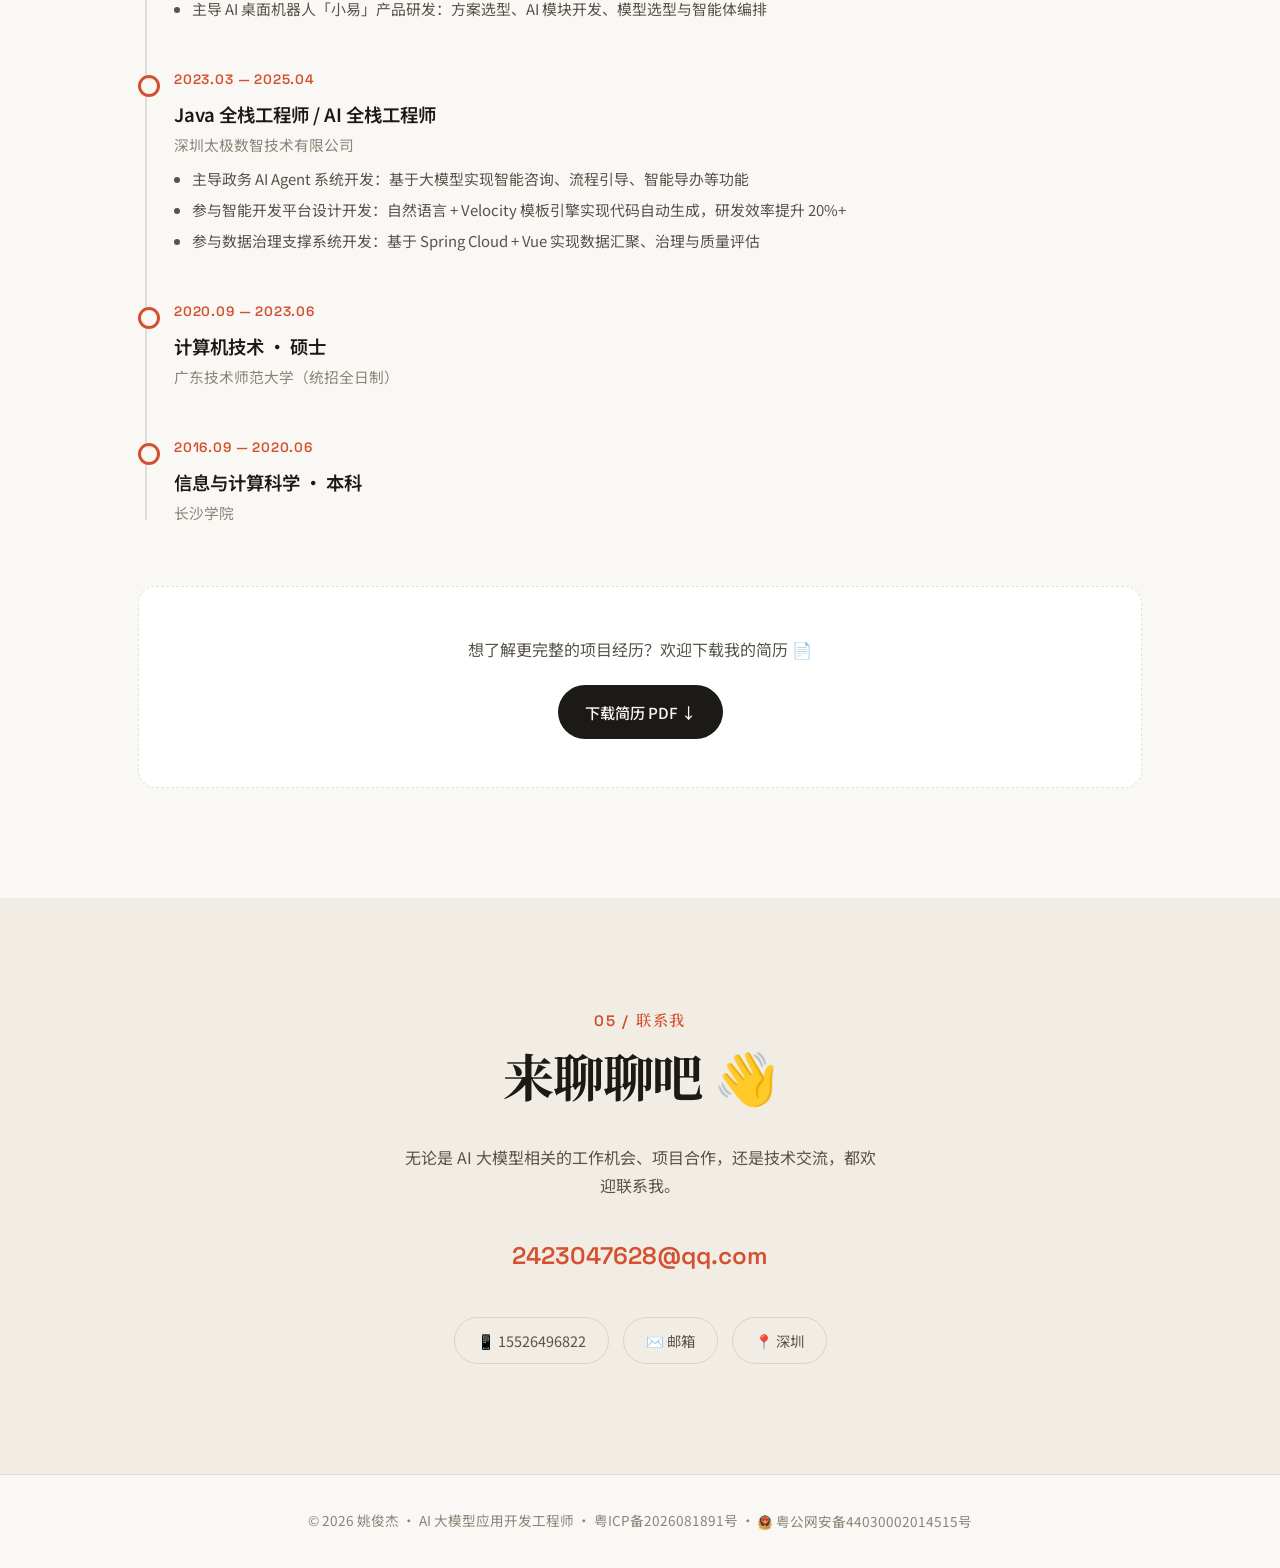
==== commit 167715e8: "页脚添加公安备案号（粤公网安备44030002014515号，含备案图标，链接公安备案查询页） Co-Authored-By: Claude Fable 5 <noreply@anthropic.co" ====
--- a/me/index.html
+++ b/me/index.html
@@ -597,7 +597,7 @@
 </section>
 
 <footer>
-  <div class="wrap">© 2026 姚俊杰 · AI 大模型应用开发工程师 · <a href="https://beian.miit.gov.cn/" target="_blank" rel="noreferrer">粤ICP备2026081891号</a></div>
+  <div class="wrap">© 2026 姚俊杰 · AI 大模型应用开发工程师 · <a href="https://beian.miit.gov.cn/" target="_blank" rel="noreferrer">粤ICP备2026081891号</a> · <a href="https://beian.mps.gov.cn/#/query/webSearch?code=44030002014515" target="_blank" rel="noreferrer" style="display:inline-flex;align-items:center;gap:4px;vertical-align:middle;"><img src="beian-gongan.png" alt="公安备案图标" width="14" height="15" style="display:inline-block;">粤公网安备44030002014515号</a></div>
 </footer>
 
 <script>
